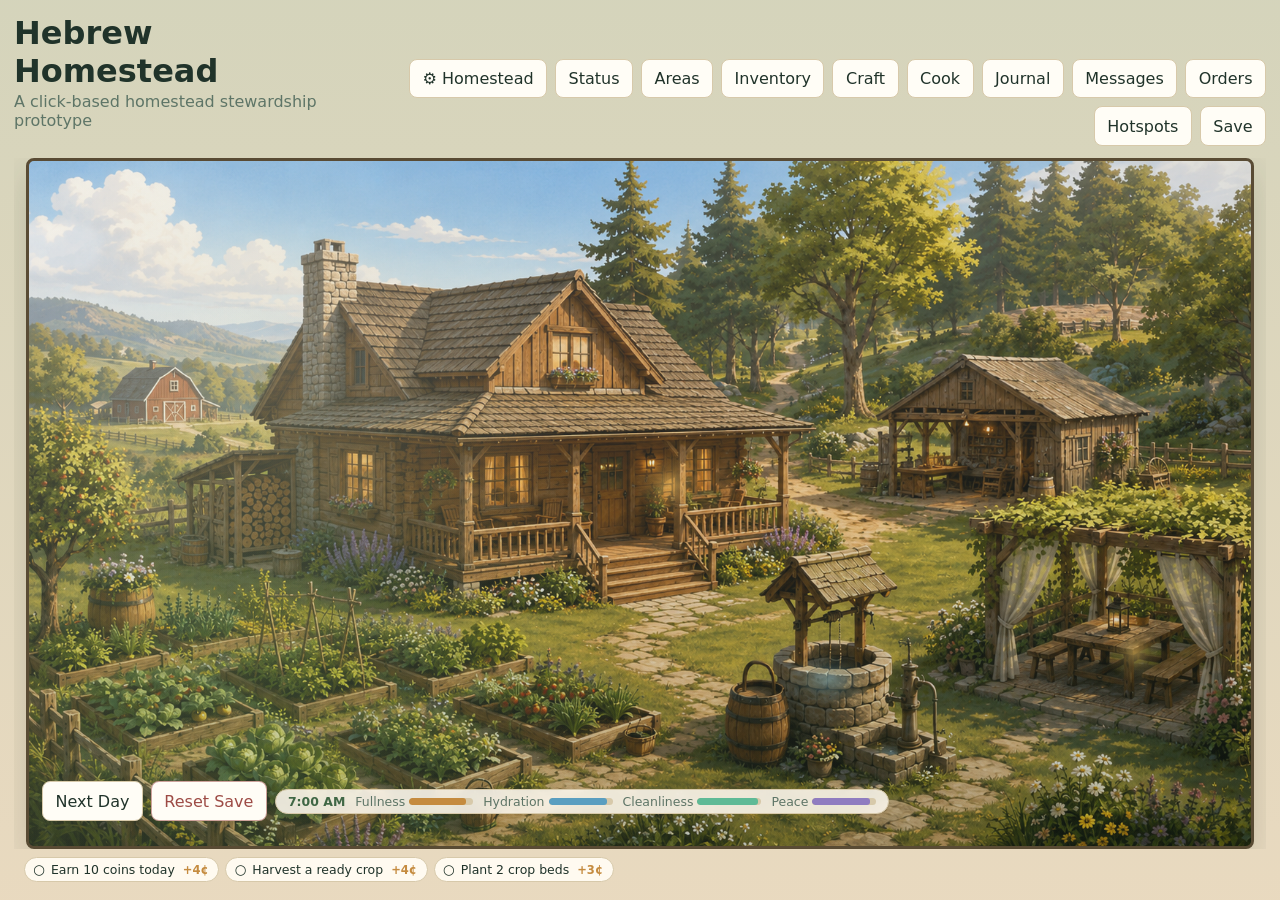
==== index.html @ edbdab13 "Improve seasonal animations and butterfly visuals - Seasonal particles now show only on outdoor scen" ====
<!DOCTYPE html>
<html lang="en">
<head>
  <meta charset="UTF-8">
  <meta name="viewport" content="width=device-width, initial-scale=1.0">
  <title>Hebrew Homestead</title>
  <link rel="stylesheet" href="style.css">
</head>
<body>
  <div class="app-shell">
    <header class="topbar">
      <div>
        <h1>Hebrew Homestead</h1>
        <p class="subtitle">A click-based homestead stewardship prototype</p>
      </div>
      <button id="mobileMenuBtn" class="mobile-toggle" type="button" aria-expanded="false" aria-controls="topActions">Menu</button>
      <div id="topActions" class="top-actions">
        <button id="homesteadBtn" type="button">⚙ Homestead</button>
        <button id="statusBtn" type="button">Status</button>
        <button id="areasBtn" type="button">Areas</button>
        <button id="inventoryBtn" type="button">Inventory</button>
        <button id="craftingBtn" type="button">Craft</button>
        <button id="cookingBtn" type="button">Cook</button>
        <button id="journalBtn" type="button">Journal</button>
        <button id="messagesBtn" type="button">Messages</button>
        <button id="ordersBtn" type="button">Orders</button>
        <button id="debugBtn" type="button">Hotspots</button>
        <button id="saveBtn" type="button">Save</button>
      </div>
    </header>

    <main class="game-layout">
      <section class="scene-shell" aria-label="Current scene">
        <div id="sceneStage" class="scene-stage">
          <div class="scene-fallback">
            <h2 id="sceneTitleOverlay">Homestead Overview</h2>
            <p id="sceneDescriptionOverlay"></p>
          </div>
          <div id="seasonLayer" class="season-layer" aria-hidden="true"></div>
          <div id="sceneDecorations" class="scene-decorations" aria-hidden="true"></div>
          <div id="hotspotLayer" class="hotspot-layer"></div>
          <div id="messageBar" class="message-bar" aria-live="polite"></div>
        </div>
        <div class="scene-actions">
          <button id="nextDayBtn" type="button">Next Day</button>
          <button id="resetSaveBtn" class="danger-action" type="button">Reset Save</button>
          <div id="vitalBar" class="vital-bar" aria-live="polite"></div>
        </div>
      </section>
      <button id="goalToggleBtn" class="goal-toggle" type="button" aria-expanded="false" aria-controls="goalStrip">Daily Goals</button>
      <div id="goalStrip" class="goal-strip"></div>
    </main>
  </div>

  <div id="modalBackdrop" class="modal-backdrop hidden">
    <section class="modal-panel" role="dialog" aria-modal="true" aria-labelledby="modalTitle">
      <div class="modal-header">
        <h2 id="modalTitle">Modal</h2>
        <button id="closeModalBtn" type="button">Close</button>
      </div>
      <div id="modalBody" class="modal-body"></div>
    </section>
  </div>

  <div class="landscape-hint" id="landscapeHint" role="dialog" aria-label="Rotate device">
    <span class="hint-icon">📱</span>
    <p class="hint-title">Rotate to Landscape</p>
    <p class="hint-sub">Hebrew Homestead is designed for landscape mode.<br>Rotate your device for the best experience.</p>
    <p class="hint-sub" style="margin-top:8px;opacity:0.55;">Tap anywhere to play in portrait anyway</p>
  </div>

  <script src="game.js" defer></script>
</body>
</html>
---- style.css ----
:root {
  --topbar-h: 88px;
  --ink: #20332a;
  --muted: #5e7567;
  --paper: #f8f3e7;
  --panel: #fffaf0;
  --line: #d7c9aa;
  --leaf: #5d8a5a;
  --leaf-dark: #3f6745;
  --gold: #c58b3f;
  --water: #5a9ec0;
  --danger: #9d4b45;
  --shadow: 0 14px 34px rgba(39, 49, 38, 0.16);
  font-family: Inter, ui-sans-serif, system-ui, -apple-system, BlinkMacSystemFont, "Segoe UI", sans-serif;
}

* {
  box-sizing: border-box;
}

body {
  margin: 0;
  min-height: 100vh;
  color: var(--ink);
  background:
    linear-gradient(180deg, rgba(93, 138, 90, 0.17), rgba(197, 139, 63, 0.11)),
    #ede3cf;
  overflow-x: hidden;
}

button {
  border: 1px solid var(--line);
  border-radius: 8px;
  padding: 0.58rem 0.78rem;
  color: var(--ink);
  background: #fffdf6;
  font: inherit;
  cursor: pointer;
}

button:hover,
button:focus-visible {
  border-color: var(--leaf-dark);
  outline: 2px solid rgba(93, 138, 90, 0.25);
}

button:disabled {
  opacity: 0.45;
  cursor: not-allowed;
}

.app-shell {
  width: min(1760px, 100%);
  height: 100svh;
  margin: 0 auto;
  padding: 14px;
  display: flex;
  flex-direction: column;
  overflow: hidden;
}

.topbar {
  position: relative;
  z-index: 4;
  display: flex;
  align-items: end;
  justify-content: space-between;
  gap: 16px;
  margin-bottom: 12px;
}

h1,
h2,
h3,
p {
  margin-top: 0;
}

h1 {
  margin-bottom: 2px;
  font-size: clamp(1.65rem, 2.5vw, 2.45rem);
  letter-spacing: 0;
}

h2 {
  margin-bottom: 10px;
  font-size: 1rem;
}

.subtitle,
.hint-text,
.controls-text,
small {
  color: var(--muted);
}

.ingredient-missing {
  color: #a84c2a;
  font-weight: 600;
}

.top-actions {
  display: flex;
  flex-wrap: wrap;
  justify-content: flex-end;
  gap: 8px;
}

.mobile-toggle,
.goal-toggle {
  display: none;
}

.game-layout {
  display: flex;
  flex-direction: column;
  flex: 1;
  min-height: 0;
}

.scene-shell {
  position: relative;
  min-width: 0;
  flex: 1;
  min-height: 0;
  overflow: hidden;
}

.scene-stage {
  position: relative;
  height: 100%;
  width: auto;
  max-width: 100%;
  min-height: 0;
  margin: 0 auto;
  aspect-ratio: 1672 / 941;
  overflow: hidden;
  border: 3px solid #594b34;
  border-radius: 8px;
  background-color: #84a969;
  background-position: center;
  background-repeat: no-repeat;
  background-size: cover;
  box-shadow: var(--shadow);
}

.scene-stage::before {
  content: "";
  position: absolute;
  inset: 0;
  background:
    linear-gradient(160deg, rgba(255, 249, 231, 0.22), rgba(27, 49, 36, 0.18)),
    radial-gradient(circle at 18% 22%, rgba(255, 246, 210, 0.22), transparent 32%),
    linear-gradient(0deg, rgba(56, 74, 44, 0.18), transparent 45%);
  pointer-events: none;
  z-index: 1;
}

.scene-stage::after {
  content: "";
  position: absolute;
  inset: 0;
  pointer-events: none;
  z-index: 1;
  opacity: 0;
  transition: opacity 300ms ease;
}

.scene-stage[data-season="spring"]::after {
  background: radial-gradient(circle at 18% 76%, rgba(151, 205, 116, 0.16), transparent 34%);
  opacity: 1;
}

.scene-stage[data-season="summer"]::after {
  background: linear-gradient(180deg, rgba(255, 221, 130, 0.14), rgba(73, 128, 64, 0.08));
  opacity: 1;
}

.scene-stage[data-season="autumn"]::after {
  background: linear-gradient(180deg, rgba(208, 143, 62, 0.16), rgba(126, 72, 33, 0.1));
  opacity: 1;
}

.scene-stage[data-season="winter"]::after {
  background:
    radial-gradient(circle at 70% 24%, rgba(244, 252, 255, 0.2), transparent 30%),
    linear-gradient(180deg, rgba(221, 242, 246, 0.2), rgba(180, 202, 197, 0.12));
  opacity: 1;
}

/* ── Seasonal particle layer ───────────────────────────────────────── */
.season-layer {
  position: absolute;
  inset: 0;
  pointer-events: none;
  overflow: hidden;
  z-index: 2;
}

/* Spring – rain drops */
.sp-rain {
  position: absolute;
  left: var(--x, 50%);
  top: -3%;
  width: 1px;
  height: 13px;
  background: linear-gradient(to bottom, transparent, rgba(140, 190, 230, var(--op, 0.4)));
  border-radius: 0 0 1px 1px;
  animation: sp-rain-fall var(--dur, 0.8s) linear var(--delay, 0s) infinite;
}
@keyframes sp-rain-fall {
  from { transform: translateY(0); }
  to   { transform: translateY(110%); }
}

/* Spring – petals */
.sp-petal {
  position: absolute;
  left: var(--x, 50%);
  top: -3%;
  width: 9px;
  height: 9px;
  background: hsl(var(--hue, 340deg) 75% 82%);
  border-radius: 50% 0 50% 0;
  opacity: 0;
  animation: sp-petal-fall var(--dur, 7s) ease-in-out var(--delay, 0s) infinite;
}
@keyframes sp-petal-fall {
  0%   { transform: translateY(0) translateX(0) rotate(0deg); opacity: 0; }
  8%   { opacity: 0.8; }
  35%  { transform: translateY(32%) translateX(18px) rotate(160deg); }
  65%  { transform: translateY(65%) translateX(-12px) rotate(290deg); }
  92%  { opacity: 0.7; }
  100% { transform: translateY(108%) translateX(6px) rotate(420deg); opacity: 0; }
}

/* Summer – glowing motes */
.sp-mote {
  position: absolute;
  left: var(--x, 50%);
  top: var(--y, 50%);
  width: 5px;
  height: 5px;
  background: rgba(253, 222, 80, 0.85);
  border-radius: 50%;
  box-shadow: 0 0 6px 2px rgba(253, 200, 60, 0.4);
  opacity: 0;
  animation: sp-mote-float var(--dur, 7s) ease-in-out var(--delay, 0s) infinite alternate;
}
@keyframes sp-mote-float {
  from { transform: translate(0, 0); opacity: 0.1; }
  40%  { opacity: 0.85; }
  to   { transform: translate(var(--dx, 20px), -28px); opacity: 0.1; }
}

/* Autumn – falling leaves */
.sp-leaf {
  position: absolute;
  left: var(--x, 50%);
  top: -3%;
  width: 11px;
  height: 9px;
  background: linear-gradient(135deg, #d97706, #b45309);
  border-radius: 50% 0 50% 0;
  filter: hue-rotate(var(--hue, 0deg));
  opacity: 0;
  animation: sp-leaf-fall var(--dur, 8s) ease-in-out var(--delay, 0s) infinite;
}
@keyframes sp-leaf-fall {
  0%   { transform: translateY(0) translateX(0) rotate(var(--rot, 0deg)); opacity: 0; }
  7%   { opacity: 0.88; }
  30%  { transform: translateY(28%) translateX(var(--dx, 30px)) rotate(calc(var(--rot, 0deg) + 120deg)); }
  60%  { transform: translateY(58%) translateX(0) rotate(calc(var(--rot, 0deg) + 240deg)); }
  92%  { opacity: 0.82; }
  100% { transform: translateY(108%) translateX(var(--dx, 30px)) rotate(calc(var(--rot, 0deg) + 380deg)); opacity: 0; }
}

/* Winter – snowflakes */
.sp-snow {
  position: absolute;
  left: var(--x, 50%);
  top: -2%;
  width: var(--size, 4px);
  height: var(--size, 4px);
  background: rgba(235, 248, 255, 0.92);
  border-radius: 50%;
  box-shadow: 0 0 3px rgba(200, 230, 255, 0.5);
  opacity: 0;
  animation: sp-snow-fall var(--dur, 6s) linear var(--delay, 0s) infinite;
}
@keyframes sp-snow-fall {
  0%   { transform: translateY(0) translateX(0); opacity: 0; }
  8%   { opacity: 0.88; }
  50%  { transform: translateY(52%) translateX(var(--dx, 10px)); }
  92%  { opacity: 0.88; }
  100% { transform: translateY(108%) translateX(0); opacity: 0; }
}
/* ── End seasonal particles ─────────────────────────────────────────── */

.scene-fallback {
  position: absolute;
  inset: 0;
  display: grid;
  place-content: center;
  gap: 8px;
  padding: 10%;
  text-align: center;
  background:
    linear-gradient(180deg, rgba(126, 173, 101, 0.82), rgba(189, 157, 100, 0.62)),
    repeating-linear-gradient(45deg, rgba(255, 253, 246, 0.12) 0 14px, rgba(255, 253, 246, 0.02) 14px 28px);
  z-index: 0;
}

.scene-stage.has-image .scene-fallback {
  display: none;
}

.scene-fallback h2 {
  margin-bottom: 0;
  font-size: clamp(1.8rem, 4vw, 4.2rem);
  text-shadow: 0 2px 18px rgba(255, 253, 246, 0.6);
}

.scene-fallback p {
  max-width: 760px;
  margin: 0 auto;
  font-size: clamp(1rem, 1.8vw, 1.25rem);
  line-height: 1.55;
}

.hotspot-layer {
  position: absolute;
  inset: 0;
  z-index: 3;
}

.hotspot {
  position: absolute;
  display: grid;
  place-items: center;
  border: none;
  border-radius: 0;
  padding: 0;
  color: transparent;
  background: transparent;
  -webkit-appearance: none;
  appearance: none;
  outline: none;
  cursor: pointer;
  -webkit-tap-highlight-color: transparent;
  font-weight: 700;
  text-align: center;
  text-shadow: none;
  box-shadow: none;
  transition: none;
}

.hotspot:hover,
.hotspot:focus,
.hotspot:focus-visible,
.hotspot:active {
  border: none;
  outline: none;
  background: transparent;
  box-shadow: none;
}

/* Large circle — centered on the hotspot button, shown on hover / debug only */
.hotspot::before {
  content: '';
  position: absolute;
  width: clamp(70px, 9vw, 130px);
  height: clamp(70px, 9vw, 130px);
  top: 50%;
  left: 50%;
  transform: translate(-50%, -50%) scale(0.92);
  border-radius: 50%;
  background: radial-gradient(circle at 42% 38%, rgba(140, 215, 225, 0.30), rgba(80, 175, 195, 0.14));
  border: 1.8px solid rgba(100, 195, 215, 0.55);
  backdrop-filter: blur(2px);
  opacity: 0;
  transition: opacity 200ms ease, transform 200ms ease;
  pointer-events: none;
}

.hotspot:hover::before,
.hotspot:focus::before,
.hotspot:focus-visible::before,
.debug-hotspots .hotspot::before {
  opacity: 1;
  transform: translate(-50%, -50%) scale(1);
}

/* Small golden dot indicator — center of the circle */
.hotspot::after {
  content: '';
  display: block;
  width: 18px;
  height: 18px;
  border-radius: 50%;
  background: radial-gradient(circle at 38% 32%, rgba(255, 245, 160, 0.95), rgba(197, 139, 63, 0.82));
  border: 2px solid rgba(255, 238, 150, 0.88);
  box-shadow: 0 0 10px rgba(197, 139, 63, 0.6), 0 2px 5px rgba(0, 0, 0, 0.35);
  pointer-events: none;
  opacity: 0;
  transform: scale(0.6);
  transition: opacity 180ms ease, transform 180ms ease;
  z-index: 2;
}

.hotspot:hover::after,
.hotspot:focus::after,
.hotspot:focus-visible::after,
.hotspot:active::after,
.debug-hotspots .hotspot::after {
  opacity: 1;
  transform: scale(1);
}

/* Label centered inside the circle */
.hotspot span:first-child {
  position: absolute;
  inset: 0;
  display: flex;
  align-items: center;
  justify-content: center;
  flex-direction: column;
  padding: 4px;
  font-size: 0.70rem;
  font-weight: 700;
  color: #1a3020;
  text-shadow: 0 1px 4px rgba(255, 255, 255, 0.9), 0 0 10px rgba(255, 255, 255, 0.7);
  line-height: 1.2;
  text-align: center;
  opacity: 0;
  transition: opacity 180ms ease;
  pointer-events: none;
  /* Remove old tooltip styles */
  background: none;
  border: none;
  border-radius: 0;
  min-width: unset;
  max-width: unset;
  transform: none;
}

.hotspot:hover span:first-child,
.hotspot:focus-visible span:first-child,
.debug-hotspots .hotspot span:first-child {
  opacity: 1;
}

.hotspot .requirement {
  display: block;
  margin-top: 2px;
  color: #4a6040;
  font-size: 0.64rem;
  font-weight: 600;
}

.debug-hotspots .hotspot {
  border: none;
  background: transparent;
  box-shadow: none;
}

.scene-actions {
  position: absolute;
  z-index: 5;
  left: 28px;
  bottom: 28px;
  display: flex;
  flex-wrap: wrap;
  align-items: center;
  gap: 8px;
}

.vital-bar {
  display: flex;
  align-items: center;
  flex-wrap: wrap;
  gap: 10px;
  background: rgba(255,250,240,0.88);
  border: 1px solid var(--line);
  border-radius: 20px;
  padding: 4px 12px;
  font-size: 0.78rem;
  color: var(--ink);
  backdrop-filter: blur(4px);
  white-space: normal;
}

.vital-bar .vb-time {
  font-weight: 600;
  color: var(--leaf-dark);
}

.vital-bar .vb-need {
  display: inline-flex;
  align-items: center;
  gap: 4px;
  color: var(--muted);
}

.vital-bar .vb-need-bar {
  display: inline-block;
  width: 64px;
  height: 7px;
  background: var(--line);
  border-radius: 4px;
  vertical-align: middle;
  overflow: hidden;
}

.vital-bar .vb-need-fill {
  display: block;
  height: 100%;
  background: var(--gold);
  border-radius: 3px;
  transition: width 0.4s ease;
}

.vital-bar .vb-need-thirst .vb-need-fill {
  background: var(--water);
}

.vital-bar .vb-need-hygiene .vb-need-fill {
  background: #5fba96;
}

.vital-bar .vb-need-relaxation .vb-need-fill {
  background: #8f7cc0;
}

.message-bar {
  position: absolute;
  z-index: 5;
  left: 28px;
  right: 28px;
  bottom: 86px;
  min-height: 44px;
  border: 1px solid rgba(32, 51, 42, 0.25);
  border-radius: 8px;
  padding: 11px 12px;
  color: #fffdf4;
  background: rgba(32, 51, 42, 0.82);
  box-shadow: 0 8px 24px rgba(32, 51, 42, 0.18);
  opacity: 0;
  pointer-events: none;
  transform: translateY(10px);
  transition: opacity 220ms ease, transform 220ms ease;
}

.message-bar.visible {
  opacity: 1;
  transform: translateY(0);
}

.modal-panel {
  border: 1px solid var(--line);
  border-radius: 8px;
  background: rgba(255, 250, 240, 0.97);
  box-shadow: var(--shadow);
}

.panel-section {
  padding-bottom: 14px;
  margin-bottom: 14px;
  border-bottom: 1px solid var(--line);
}

.scene-decorations {
  position: absolute;
  inset: 0;
  z-index: 2;
  pointer-events: none;
  overflow: hidden;
}

.scene-effect-layer {
  position: absolute;
  inset: 0;
}

.buff-emblems {
  position: absolute;
  top: 14px;
  right: 14px;
  z-index: 3;
  display: flex;
  flex-wrap: wrap;
  justify-content: flex-end;
  gap: 8px;
  max-width: min(42%, 280px);
}

.buff-emblem {
  position: relative;
  width: 42px;
  height: 42px;
  border: 2px solid rgba(255, 252, 237, 0.86);
  border-radius: 50%;
  display: grid;
  place-items: center;
  background: rgba(255, 250, 232, 0.86);
  box-shadow: 0 6px 18px rgba(20, 18, 12, 0.28);
}

.buff-icon {
  position: relative;
  width: 24px;
  height: 24px;
  display: block;
}

.buff-count {
  position: absolute;
  right: -5px;
  bottom: -5px;
  min-width: 19px;
  height: 19px;
  padding: 0 4px;
  border-radius: 999px;
  display: grid;
  place-items: center;
  color: #fffdf6;
  background: rgba(35, 42, 31, 0.88);
  font-size: 0.62rem;
  font-weight: 800;
  line-height: 1;
}

.buff-laundry {
  background: linear-gradient(145deg, rgba(218, 244, 250, 0.94), rgba(83, 154, 185, 0.88));
}

.buff-laundry .buff-icon {
  border-radius: 5px 5px 8px 8px;
  background: #f7fbff;
  box-shadow:
    -9px 4px 0 -3px #f7fbff,
    9px 4px 0 -3px #f7fbff,
    inset 0 5px 0 rgba(91, 157, 186, 0.3);
}

.buff-shalom {
  background: linear-gradient(145deg, rgba(227, 246, 217, 0.95), rgba(82, 137, 82, 0.9));
}

.buff-shalom .buff-icon {
  border-radius: 100% 0 100% 0;
  background: #eef8d9;
  transform: rotate(-18deg);
}

.buff-rested {
  background: linear-gradient(145deg, rgba(255, 242, 184, 0.95), rgba(197, 139, 63, 0.92));
}

.buff-rested .buff-icon {
  border-radius: 50%;
  background:
    radial-gradient(circle, #fff7cf 0 34%, transparent 36%),
    conic-gradient(from 0deg, #fff7cf 0 12deg, transparent 12deg 35deg, #fff7cf 35deg 47deg, transparent 47deg 75deg, #fff7cf 75deg 90deg, transparent 90deg 130deg, #fff7cf 130deg 143deg, transparent 143deg 180deg, #fff7cf 180deg 193deg, transparent 193deg 232deg, #fff7cf 232deg 246deg, transparent 246deg 290deg, #fff7cf 290deg 304deg, transparent 304deg);
}

.buff-refreshed {
  background: linear-gradient(145deg, rgba(221, 238, 255, 0.95), rgba(85, 126, 183, 0.9));
}

.buff-refreshed .buff-icon {
  border-radius: 50%;
  background:
    radial-gradient(circle at 42% 40%, #ffffff 0 8px, transparent 9px),
    radial-gradient(circle at 58% 60%, rgba(255, 255, 255, 0.72) 0 7px, transparent 8px);
}

.buff-settled {
  background: linear-gradient(145deg, rgba(242, 229, 202, 0.95), rgba(139, 107, 71, 0.9));
}

.buff-settled .buff-icon {
  border-radius: 7px;
  background:
    linear-gradient(90deg, transparent 0 20%, #fff5d8 20% 80%, transparent 80%),
    linear-gradient(#fff5d8 0 42%, transparent 42% 62%, #fff5d8 62% 100%);
}

.buff-relaxed {
  background: linear-gradient(145deg, rgba(232, 224, 255, 0.95), rgba(118, 101, 171, 0.9));
}

.buff-relaxed .buff-icon {
  border-radius: 50%;
  background:
    radial-gradient(ellipse at 50% 62%, #f7f0ff 0 11px, transparent 12px),
    radial-gradient(circle at 36% 34%, rgba(247, 240, 255, 0.9) 0 5px, transparent 6px),
    radial-gradient(circle at 64% 30%, rgba(247, 240, 255, 0.72) 0 4px, transparent 5px);
}

.buff-hands {
  background: linear-gradient(145deg, rgba(226, 250, 239, 0.95), rgba(74, 151, 118, 0.9));
}

.buff-hands .buff-icon {
  border-radius: 45% 45% 35% 35%;
  background:
    radial-gradient(ellipse at 32% 56%, #fff9ea 0 8px, transparent 9px),
    radial-gradient(ellipse at 68% 56%, #fff9ea 0 8px, transparent 9px),
    linear-gradient(90deg, transparent 0 28%, #fff9ea 28% 43%, transparent 43% 57%, #fff9ea 57% 72%, transparent 72%);
}

.buff-fresh {
  background: linear-gradient(145deg, rgba(235, 249, 255, 0.95), rgba(72, 143, 166, 0.9));
}

.buff-fresh .buff-icon {
  border-radius: 50% 50% 45% 45%;
  background:
    linear-gradient(#fff 0 48%, #d7f4ff 48% 56%, #fff 56% 100%);
  box-shadow:
    0 -7px 0 -2px rgba(255, 255, 255, 0.9),
    0 7px 0 -2px rgba(255, 255, 255, 0.9);
}

.buff-nourished {
  background: linear-gradient(145deg, rgba(255, 247, 220, 0.95), rgba(197, 139, 63, 0.88));
}

.buff-nourished .buff-icon {
  border-radius: 50% 40% 50% 40%;
  background: radial-gradient(ellipse at 40% 35%, #fff4c2 30%, #e8a83c 100%);
  box-shadow: 0 0 6px 1px rgba(232, 168, 60, 0.55);
}

.bed-effect {
  position: absolute;
  left: var(--fx-x);
  top: var(--fx-y);
  width: 20%;
  height: 26%;
  transform: translate(-50%, -50%);
  pointer-events: none;
}

.smoke {
  position: absolute;
  left: var(--x);
  top: var(--y);
  width: var(--size);
  height: var(--size);
  border-radius: 50%;
  background: radial-gradient(circle, rgba(255, 255, 255, 0.62), rgba(255, 255, 255, 0));
  filter: blur(2px);
  opacity: 0;
  animation: smokeDrift 20s ease-in-out infinite;
  animation-delay: var(--delay);
}

.lantern-glow,
.well-shimmer {
  position: absolute;
  left: var(--x);
  top: var(--y);
  width: var(--w);
  height: var(--h);
  border-radius: 50%;
}

.lantern-glow {
  background: radial-gradient(circle, rgba(255, 210, 107, 0.48), rgba(255, 210, 107, 0.12) 35%, transparent 68%);
  animation: lanternPulse 3.8s ease-in-out infinite;
}

.well-shimmer {
  background: radial-gradient(ellipse, rgba(160, 220, 236, 0.42), rgba(160, 220, 236, 0.10) 42%, transparent 72%);
  filter: blur(1px);
  animation: wellShimmer 4.6s ease-in-out infinite;
}

.laundry-basin {
  position: absolute;
  left: 8%;
  top: 71%;
  width: 28%;
  height: 16%;
  border-radius: 50%;
  background:
    radial-gradient(ellipse at 50% 42%, rgba(219, 246, 255, 0.22), transparent 58%),
    linear-gradient(90deg, transparent, rgba(255, 252, 236, 0.52), transparent);
  filter: blur(0.5px);
  animation: waterSparkle 4s ease-in-out infinite;
}

.drift {
  position: absolute;
  left: -12%;
  top: var(--y);
  width: var(--w);
  height: var(--h);
  border-radius: 999px;
  background: rgba(255, 255, 255, 0.22);
  filter: blur(4px);
  animation: driftAcross var(--duration) linear infinite;
  animation-delay: var(--delay);
}

.leaf {
  position: absolute;
  left: var(--x);
  top: -4%;
  width: 10px;
  height: 6px;
  border-radius: 100% 0 100% 0;
  background: rgba(221, 181, 71, 0.55);
  animation: leafFall var(--duration) ease-in-out infinite;
  animation-delay: var(--delay);
}

.chore-object {
  position: absolute;
  left: var(--x);
  top: var(--y);
  transform: translate(-50%, -50%);
  animation: chorePulse 2.4s ease-in-out infinite;
  pointer-events: none;
}

.dust-bunny {
  width: 54px;
  height: 24px;
  border-radius: 999px;
  background:
    radial-gradient(circle at 20% 68%, rgba(112, 103, 89, 0.72) 0 8px, transparent 9px),
    radial-gradient(circle at 42% 48%, rgba(137, 130, 114, 0.76) 0 11px, transparent 12px),
    radial-gradient(circle at 68% 63%, rgba(102, 96, 84, 0.66) 0 9px, transparent 10px);
  filter: blur(0.4px);
}

.dust-bunny::before,
.dust-bunny::after {
  content: "";
  position: absolute;
  border-radius: 50%;
  background: rgba(140, 132, 116, 0.45);
}

.dust-bunny::before {
  left: -8px;
  top: 10px;
  width: 18px;
  height: 10px;
}

.dust-bunny::after {
  right: -7px;
  top: 9px;
  width: 16px;
  height: 11px;
}

.book-stack {
  width: 50px;
  height: 30px;
  border-radius: 4px;
  background:
    linear-gradient(#6d8a56 0 27%, transparent 27%),
    linear-gradient(#b8834a 35% 62%, transparent 62%),
    linear-gradient(#365f73 70% 100%, transparent 0);
  box-shadow: 0 4px 10px rgba(29, 22, 14, 0.28);
}

.book-stack::before {
  content: "";
  position: absolute;
  inset: 4px 7px;
  border-left: 2px solid rgba(255, 245, 202, 0.8);
  border-right: 2px solid rgba(255, 245, 202, 0.4);
}

.dirty-dishes {
  width: 50px;
  height: 34px;
  border-radius: 50%;
  background:
    radial-gradient(ellipse at 50% 70%, rgba(232, 221, 196, 0.94) 0 18px, transparent 19px),
    radial-gradient(ellipse at 35% 45%, rgba(220, 207, 179, 0.86) 0 12px, transparent 13px);
  box-shadow: 0 4px 12px rgba(37, 29, 18, 0.25);
}

.dirty-dishes::after {
  content: "";
  position: absolute;
  right: 4px;
  top: 4px;
  width: 18px;
  height: 18px;
  border: 3px solid rgba(162, 117, 72, 0.7);
  border-left-color: transparent;
  border-radius: 50%;
}

.crumbs {
  width: 70px;
  height: 36px;
  background:
    radial-gradient(circle at 12% 46%, rgba(214, 177, 104, 0.9) 0 3px, transparent 4px),
    radial-gradient(circle at 36% 58%, rgba(175, 127, 65, 0.9) 0 2px, transparent 3px),
    radial-gradient(circle at 55% 35%, rgba(225, 195, 126, 0.9) 0 3px, transparent 4px),
    radial-gradient(circle at 78% 62%, rgba(166, 118, 60, 0.85) 0 2px, transparent 3px);
}

.food-prep-board {
  position: absolute;
  left: var(--x);
  top: var(--y);
  transform: translate(-50%, -50%);
  width: 112px;
  height: 44px;
  border-radius: 7px;
  background:
    linear-gradient(90deg, transparent 52%, rgba(73, 105, 43, 0.95) 53% 59%, transparent 60%),
    radial-gradient(ellipse at 22% 52%, rgba(107, 151, 65, 0.95) 0 14px, transparent 15px),
    radial-gradient(ellipse at 35% 50%, rgba(198, 64, 42, 0.94) 0 10px, transparent 11px),
    radial-gradient(ellipse at 69% 48%, rgba(237, 218, 151, 0.96) 0 12px, transparent 13px),
    linear-gradient(90deg, rgba(128, 84, 43, 0.96), rgba(178, 123, 62, 0.96));
  box-shadow: 0 5px 16px rgba(32, 21, 12, 0.32);
  animation: none;
  pointer-events: none;
}

.food-prep-board.prep-effect {
  animation: chorePulse 1.2s ease-in-out 2;
}

.shelf-dust {
  width: 82px;
  height: 20px;
  border-radius: 999px;
  background: linear-gradient(90deg, transparent, rgba(204, 191, 158, 0.55), transparent);
  filter: blur(1px);
}

.clutter-crates {
  width: 64px;
  height: 36px;
  background:
    linear-gradient(90deg, rgba(143, 91, 45, 0.88) 0 45%, transparent 45%),
    linear-gradient(90deg, transparent 52%, rgba(111, 70, 38, 0.88) 52% 100%);
  border-radius: 4px;
  box-shadow: 0 6px 10px rgba(34, 25, 16, 0.25);
}

.sawdust-pile,
.straw-pile {
  width: 76px;
  height: 28px;
  border-radius: 50%;
  background: radial-gradient(ellipse, rgba(202, 159, 77, 0.82), rgba(156, 111, 51, 0.3) 62%, transparent 70%);
  filter: blur(0.2px);
}

.straw-pile::before,
.sawdust-pile::before {
  content: "";
  position: absolute;
  inset: 8px 4px;
  background: repeating-linear-gradient(12deg, rgba(244, 209, 112, 0.8) 0 2px, transparent 2px 8px);
}

.tidy-sparkle,
.cooking-steam,
.water-bubble {
  position: absolute;
  left: var(--x);
  top: var(--y);
  pointer-events: none;
}

.tidy-sparkle {
  width: 18px;
  height: 18px;
  background: radial-gradient(circle, rgba(255, 250, 204, 0.95), rgba(255, 250, 204, 0.1) 45%, transparent 70%);
  clip-path: polygon(50% 0, 60% 38%, 100% 50%, 60% 62%, 50% 100%, 40% 62%, 0 50%, 40% 38%);
  animation: tidySparkle 1.45s ease-out forwards;
  animation-delay: var(--delay);
  opacity: 0;
}

.tidy-sweep {
  position: absolute;
  left: 8%;
  top: 20%;
  width: 78%;
  height: 62%;
  border-radius: 50%;
  background: linear-gradient(110deg, transparent 20%, rgba(255, 246, 194, 0.18), transparent 72%);
  filter: blur(3px);
  transform: translateX(-26%);
  animation: tidySweep 1.55s ease-out forwards;
}

.cooking-steam {
  width: 34px;
  height: 44px;
  border-radius: 50%;
  background: radial-gradient(circle, rgba(255, 255, 255, 0.58), rgba(255, 255, 255, 0));
  filter: blur(2px);
  opacity: 0;
  animation: cookingSteam 2.2s ease-out forwards;
  animation-delay: var(--delay);
}

.stove-warmth {
  position: absolute;
  left: 28%;
  top: 52%;
  width: 12%;
  height: 15%;
  border-radius: 50%;
  background: radial-gradient(circle, rgba(255, 163, 64, 0.58), rgba(255, 163, 64, 0.18) 38%, transparent 70%);
  animation: stoveWarmth 1.9s ease-in-out forwards;
}

.water-bubble {
  width: 16px;
  height: 16px;
  border: 2px solid rgba(184, 230, 240, 0.78);
  border-radius: 50%;
  box-shadow: 0 0 18px rgba(184, 230, 240, 0.45);
  opacity: 0;
  animation: waterBubble 1.7s ease-out forwards;
  animation-delay: var(--delay);
}

.water-sparkle {
  position: absolute;
  left: 3.8%;
  top: 45%;
  width: 17%;
  height: 18%;
  border-radius: 50%;
  background: radial-gradient(ellipse, rgba(164, 226, 241, 0.38), rgba(164, 226, 241, 0.08) 42%, transparent 72%);
  filter: blur(1px);
  animation: waterSparkle 1.8s ease-out forwards;
}

.rest-glow {
  position: absolute;
  left: 25%;
  top: 30%;
  width: 52%;
  height: 42%;
  border-radius: 50%;
  background: radial-gradient(ellipse, rgba(255, 244, 197, 0.44), rgba(255, 244, 197, 0.12) 48%, transparent 72%);
  filter: blur(4px);
  animation: restGlow 2.2s ease-out forwards;
}

.crop-bed-visual {
  position: absolute;
  left: var(--x);
  top: var(--y);
  width: var(--w);
  height: var(--h);
  transform: translate(-50%, -50%) rotate(var(--angle));
  border-radius: 20%;
  background:
    radial-gradient(ellipse 88% 80% at 50% 52%, rgba(128, 88, 44, 0.58) 0%, rgba(148, 106, 56, 0.38) 52%, rgba(168, 126, 68, 0.14) 80%, transparent);
  box-shadow:
    0 4px 14px rgba(18, 12, 5, 0.22),
    0 1px 4px rgba(18, 12, 5, 0.14);
  overflow: visible;
}

.crop-bed-visual.healthy {
  background:
    radial-gradient(ellipse 88% 80% at 50% 52%, rgba(90, 58, 20, 0.70) 0%, rgba(112, 76, 28, 0.50) 52%, rgba(135, 96, 42, 0.18) 80%, transparent);
}

.crop-bed-visual.watered {
  background:
    radial-gradient(ellipse 88% 80% at 50% 52%, rgba(48, 34, 14, 0.78) 0%, rgba(62, 46, 20, 0.56) 52%, rgba(84, 64, 30, 0.20) 80%, transparent);
}

.crop-bed-visual.overgrown {
  background:
    radial-gradient(ellipse 88% 80% at 50% 52%, rgba(48, 72, 26, 0.68) 0%, rgba(62, 90, 36, 0.46) 52%, rgba(82, 112, 50, 0.16) 80%, transparent);
}

.crop-patch {
  position: absolute;
  z-index: 2;
  left: 12%;
  top: var(--row-top);
  width: 76%;
  height: var(--row-h);
  transform-origin: 50% 100%;
  transform: rotate(calc(-1 * var(--angle)));
  opacity: 0.97;
}

.crop-patch.stage-1 {
  transform: rotate(calc(-1 * var(--angle))) scaleY(0.38);
}

.crop-patch.stage-2 {
  transform: rotate(calc(-1 * var(--angle))) scaleY(0.60);
}

.crop-patch.stage-3 {
  transform: rotate(calc(-1 * var(--angle))) scaleY(0.82);
}

.crop-patch.stage-4,
.crop-patch.ready {
  transform: rotate(calc(-1 * var(--angle))) scaleY(1);
}

.crop-patch::before,
.crop-patch::after {
  content: "";
  position: absolute;
  inset: 0;
  background:
    radial-gradient(ellipse 44% 62% at 10% 46%, rgba(104, 174, 60, 0.95) 0%, rgba(84, 150, 46, 0.55) 50%, transparent 78%),
    radial-gradient(ellipse 42% 60% at 30% 34%, rgba(88, 156, 52, 0.92) 0%, rgba(72, 138, 42, 0.52) 48%, transparent 76%),
    radial-gradient(ellipse 44% 62% at 52% 48%, rgba(110, 180, 64, 0.95) 0%, rgba(90, 158, 52, 0.55) 50%, transparent 78%),
    radial-gradient(ellipse 42% 60% at 72% 34%, rgba(86, 152, 50, 0.92) 0%, rgba(70, 136, 40, 0.52) 48%, transparent 76%),
    radial-gradient(ellipse 44% 62% at 92% 46%, rgba(102, 170, 58, 0.95) 0%, rgba(82, 148, 44, 0.55) 50%, transparent 78%);
}

.crop-patch::after {
  background:
    radial-gradient(ellipse 40% 55% at 21% 58%, rgba(68, 120, 40, 0.70) 0%, transparent 68%),
    radial-gradient(ellipse 40% 55% at 43% 44%, rgba(62, 112, 36, 0.66) 0%, transparent 65%),
    radial-gradient(ellipse 40% 55% at 65% 58%, rgba(68, 120, 40, 0.70) 0%, transparent 68%),
    radial-gradient(ellipse 38% 52% at 84% 44%, rgba(62, 110, 35, 0.66) 0%, transparent 65%);
  opacity: 0.55;
}

.crop-patch.ready {
  filter: drop-shadow(0 0 7px rgba(255, 226, 140, 0.60));
}

/* SVG plant sprite overlays */
.plant-sprite {
  position: absolute;
  left: 50%;
  bottom: 10%;
  height: var(--sprite-h, 100%);
  width: auto;
  max-width: 130%;
  transform: translateX(-50%);
  transform-origin: 50% 100%;
  pointer-events: none;
  z-index: 4;
  animation: plantSway var(--sway-dur, 4s) ease-in-out var(--delay, 0s) infinite;
  image-rendering: auto;
}

.plant-sprite.ready {
  filter: drop-shadow(0 0 5px rgba(255, 215, 80, 0.70));
  --sway-dur: 2.5s;
}

@keyframes plantSway {
  0%, 100% { transform: translateX(-50%) rotate(1.5deg); }
  50%       { transform: translateX(-50%) rotate(-1.5deg); }
}


.crop-patch.barley::before {
  background:
    radial-gradient(ellipse 20% 38% at 10% 20%, rgba(218, 185, 74, 0.96) 0%, rgba(190, 158, 58, 0.65) 46%, transparent 76%),
    radial-gradient(ellipse 20% 38% at 28% 14%, rgba(224, 193, 80, 0.94) 0%, rgba(196, 164, 62, 0.62) 44%, transparent 74%),
    radial-gradient(ellipse 20% 38% at 50% 18%, rgba(220, 188, 76, 0.96) 0%, rgba(192, 160, 60, 0.65) 46%, transparent 76%),
    radial-gradient(ellipse 20% 38% at 72% 14%, rgba(226, 196, 82, 0.94) 0%, rgba(198, 166, 64, 0.62) 44%, transparent 74%),
    radial-gradient(ellipse 20% 38% at 90% 20%, rgba(218, 184, 72, 0.96) 0%, rgba(188, 156, 57, 0.65) 46%, transparent 76%),
    radial-gradient(ellipse 30% 46% at 10% 70%, rgba(92, 136, 56, 0.65) 0%, transparent 72%),
    radial-gradient(ellipse 30% 46% at 28% 74%, rgba(86, 128, 50, 0.60) 0%, transparent 70%),
    radial-gradient(ellipse 30% 46% at 50% 68%, rgba(92, 136, 56, 0.65) 0%, transparent 72%),
    radial-gradient(ellipse 30% 46% at 72% 74%, rgba(86, 128, 50, 0.60) 0%, transparent 70%),
    radial-gradient(ellipse 30% 46% at 90% 68%, rgba(90, 132, 54, 0.65) 0%, transparent 72%);
}

.crop-patch.barley::after {
  background:
    radial-gradient(ellipse 18% 32% at 19% 26%, rgba(198, 165, 64, 0.70) 0%, transparent 68%),
    radial-gradient(ellipse 18% 32% at 42% 18%, rgba(204, 170, 68, 0.66) 0%, transparent 65%),
    radial-gradient(ellipse 18% 32% at 64% 24%, rgba(198, 165, 64, 0.70) 0%, transparent 68%),
    radial-gradient(ellipse 18% 32% at 84% 18%, rgba(206, 172, 70, 0.66) 0%, transparent 65%);
  opacity: 0.62;
}

.crop-patch.lentils::before {
  background:
    radial-gradient(ellipse 50% 66% at 10% 50%, rgba(132, 208, 80, 0.95) 0%, rgba(110, 180, 64, 0.62) 48%, transparent 78%),
    radial-gradient(ellipse 48% 62% at 30% 36%, rgba(118, 192, 70, 0.92) 0%, rgba(98, 168, 57, 0.58) 46%, transparent 76%),
    radial-gradient(ellipse 50% 66% at 52% 52%, rgba(136, 214, 84, 0.95) 0%, rgba(114, 185, 66, 0.62) 48%, transparent 78%),
    radial-gradient(ellipse 48% 62% at 72% 36%, rgba(120, 196, 72, 0.92) 0%, rgba(100, 170, 58, 0.58) 46%, transparent 76%),
    radial-gradient(ellipse 50% 66% at 92% 50%, rgba(132, 208, 80, 0.95) 0%, rgba(110, 180, 64, 0.62) 48%, transparent 78%);
}

.crop-patch.lentils::after {
  background:
    radial-gradient(ellipse 44% 58% at 21% 58%, rgba(90, 155, 52, 0.70) 0%, transparent 70%),
    radial-gradient(ellipse 44% 58% at 43% 44%, rgba(82, 142, 48, 0.66) 0%, transparent 67%),
    radial-gradient(ellipse 44% 58% at 65% 58%, rgba(90, 155, 52, 0.70) 0%, transparent 70%),
    radial-gradient(ellipse 42% 56% at 84% 44%, rgba(82, 142, 48, 0.66) 0%, transparent 65%);
  opacity: 0.62;
}

.crop-patch.cucumbers::before {
  background:
    radial-gradient(ellipse 58% 68% at 14% 56%, rgba(72, 150, 52, 0.97) 0%, rgba(55, 122, 40, 0.68) 48%, transparent 78%),
    radial-gradient(ellipse 55% 65% at 36% 40%, rgba(62, 134, 46, 0.94) 0%, rgba(48, 114, 36, 0.64) 46%, transparent 76%),
    radial-gradient(ellipse 58% 68% at 60% 58%, rgba(74, 154, 54, 0.97) 0%, rgba(57, 124, 42, 0.68) 48%, transparent 78%),
    radial-gradient(ellipse 55% 65% at 82% 40%, rgba(62, 134, 46, 0.94) 0%, rgba(48, 114, 36, 0.64) 46%, transparent 76%);
}

.crop-patch.cucumbers::after {
  background:
    radial-gradient(ellipse 52% 60% at 26% 64%, rgba(48, 110, 36, 0.74) 0%, transparent 72%),
    radial-gradient(ellipse 50% 58% at 52% 48%, rgba(44, 102, 33, 0.70) 0%, transparent 68%),
    radial-gradient(ellipse 52% 60% at 76% 64%, rgba(48, 110, 36, 0.74) 0%, transparent 72%);
  opacity: 0.68;
}

.weed-cluster {
  position: absolute;
  left: 15%;
  bottom: 22%;
  width: 72%;
  height: 30%;
  background:
    radial-gradient(ellipse at 20% 80%, rgba(71, 116, 45, 0.82) 0 8px, transparent 9px),
    radial-gradient(ellipse at 55% 75%, rgba(50, 95, 43, 0.78) 0 9px, transparent 10px),
    radial-gradient(ellipse at 80% 82%, rgba(76, 124, 53, 0.72) 0 7px, transparent 8px);
  animation: weedCreep 4.8s ease-in-out infinite;
}

.soil-life {
  position: absolute;
  left: 62%;
  top: 58%;
  width: 20px;
  height: 5px;
  border-radius: 999px;
  background: rgba(128, 78, 45, 0.55);
  animation: wormWiggle 5.5s ease-in-out infinite;
}

.garden-ambient {
  position: absolute;
  left: var(--x);
  top: var(--y);
  pointer-events: none;
}

.butterfly {
  position: relative;
  width: 28px;
  height: 22px;
  /* thin body as a vertical strip at centre */
  background: linear-gradient(to right,
    transparent 43%, rgba(52, 26, 6, 0.85) 43%,
    rgba(52, 26, 6, 0.85) 57%, transparent 57%
  );
  animation: butterflyFloat 9s ease-in-out infinite;
  animation-delay: var(--delay);
}

/* Left wing */
.butterfly::before {
  content: "";
  position: absolute;
  left: 1px;
  top: 1px;
  width: 12px;
  height: 19px;
  background: linear-gradient(145deg,
    rgba(255, 90, 0, 0.94) 0%,
    rgba(255, 168, 22, 0.88) 38%,
    rgba(200, 55, 0, 0.70) 72%,
    transparent 92%
  );
  border-radius: 80% 5% 90% 15% / 60% 5% 80% 20%;
  transform-origin: right center;
  animation: wingFlapLeft 0.42s ease-in-out infinite alternate;
  animation-delay: var(--delay, 0s);
}

/* Right wing */
.butterfly::after {
  content: "";
  position: absolute;
  right: 1px;
  top: 1px;
  width: 12px;
  height: 19px;
  background: linear-gradient(35deg,
    rgba(255, 90, 0, 0.94) 0%,
    rgba(255, 168, 22, 0.88) 38%,
    rgba(200, 55, 0, 0.70) 72%,
    transparent 92%
  );
  border-radius: 5% 80% 15% 90% / 5% 60% 20% 80%;
  transform-origin: left center;
  animation: wingFlapRight 0.42s ease-in-out infinite alternate;
  animation-delay: var(--delay, 0s);
}

.bee {
  width: 12px;
  height: 8px;
  border-radius: 999px;
  background: repeating-linear-gradient(90deg, #2b2116 0 2px, #d8ae48 2px 5px);
  animation: beeDrift 7.5s ease-in-out infinite;
  animation-delay: var(--delay);
}

.dew-shimmer {
  position: absolute;
  left: var(--x);
  top: var(--y);
  width: var(--w);
  height: var(--h);
  border-radius: 50%;
  background: radial-gradient(ellipse, rgba(210, 246, 255, 0.34), transparent 64%);
  animation: dewShimmer 4.5s ease-in-out infinite;
}

.compost-steam {
  position: absolute;
  left: var(--x);
  top: var(--y);
  width: 26px;
  height: 36px;
  border-radius: 50%;
  background: radial-gradient(circle, rgba(255, 255, 255, 0.34), transparent 65%);
  filter: blur(2px);
  animation: compostSteam 5s ease-in-out infinite;
  animation-delay: var(--delay);
}

.plant-hand,
.seed-drop,
.dirt-puff,
.watering-can-effect,
.water-stream,
.soil-darken,
.weed-pull,
.harvest-sweep,
.basket-fill,
.compost-toss,
.resource-effect,
.falling-wood,
.falling-stone,
.resource-ground-shadow {
  position: absolute;
  pointer-events: none;
}

.resource-effect {
  left: var(--fx-x, 50%);
  top: var(--fx-y, 50%);
  width: clamp(120px, 16vw, 190px);
  height: clamp(120px, 16vw, 190px);
  transform: translate(-50%, -50%);
  overflow: visible;
}

.plant-hand {
  left: 45%;
  top: 43%;
  width: 54px;
  height: 24px;
  border-radius: 999px;
  background: rgba(177, 125, 77, 0.92);
  transform-origin: 90% 50%;
  animation: handDip 0.55s ease-out forwards;
}

.seed-drop {
  left: var(--x);
  top: var(--y);
  width: 12px;
  height: 12px;
  border-radius: 50%;
  background: #d6a04e;
  box-shadow: 0 0 8px rgba(255, 226, 139, 0.58);
  animation: seedDrop 0.6s ease-out forwards;
  animation-delay: var(--delay);
}

.dirt-puff {
  left: var(--x);
  top: var(--y);
  width: 44px;
  height: 22px;
  border-radius: 50%;
  background: radial-gradient(ellipse, rgba(124, 78, 42, 0.72), rgba(124, 78, 42, 0.18) 54%, transparent 72%);
  animation: dirtPuff 0.8s ease-out forwards;
  animation-delay: var(--delay);
}

.falling-wood,
.falling-stone {
  left: var(--x);
  top: -18%;
  opacity: 0;
  animation: resourceFall 1.15s cubic-bezier(.18,.72,.28,1) forwards;
  animation-delay: var(--delay, 0s);
}

.falling-wood {
  width: 34px;
  height: 17px;
  border-radius: 999px;
  background: linear-gradient(90deg, #7a4327, #b8743c);
  box-shadow: inset 5px 0 0 rgba(245, 198, 117, 0.42), 0 5px 8px rgba(34, 25, 16, 0.25);
}

.falling-wood.small {
  width: 22px;
  height: 9px;
}

.falling-stone {
  width: 24px;
  height: 19px;
  border-radius: 30% 45% 35% 50%;
  background: linear-gradient(135deg, #b8bbb0, #6f756d);
  clip-path: polygon(16% 5%, 88% 12%, 100% 62%, 42% 100%, 0 54%);
  box-shadow: 0 5px 8px rgba(34, 25, 16, 0.22);
}

.falling-stone.small {
  width: 15px;
  height: 12px;
}

.resource-ground-shadow {
  left: 30%;
  top: 74%;
  width: 42%;
  height: 18%;
  border-radius: 50%;
  background: radial-gradient(ellipse, rgba(124, 78, 42, 0.38), rgba(124, 78, 42, 0.12) 58%, transparent 74%);
  filter: blur(1px);
  opacity: 0;
  animation: resourceGroundShadow 1.25s ease-out forwards;
}

.resource-ground-shadow.stone {
  background: radial-gradient(ellipse, rgba(117, 123, 112, 0.42), rgba(117, 123, 112, 0.14) 58%, transparent 74%);
}

.watering-can-effect {
  left: 30%;
  top: 30%;
  width: 72px;
  height: 42px;
  border-radius: 12px 12px 18px 18px;
  background: rgba(206, 211, 188, 0.96);
  box-shadow: inset 0 -4px 0 rgba(103, 119, 103, 0.28);
  transform-origin: 80% 50%;
  animation: canTilt 1.2s ease-out forwards;
}

.water-stream {
  left: 45%;
  top: 45%;
  width: 13%;
  height: 28%;
  border-radius: 999px;
  background: linear-gradient(rgba(177, 226, 238, 0.18), rgba(160, 224, 241, 0.9), rgba(177, 226, 238, 0.18));
  box-shadow: 0 0 10px rgba(186, 239, 250, 0.46);
  transform: rotate(20deg);
  animation: waterPour 1.35s ease-out forwards;
}

.soil-darken {
  left: 40%;
  top: 52%;
  width: 24%;
  height: 16%;
  border-radius: 50%;
  background: radial-gradient(ellipse, rgba(30, 24, 19, 0.72), rgba(30, 24, 19, 0.24) 58%, transparent 72%);
  animation: soilDarken 1.4s ease-out forwards;
}

.weed-pull {
  left: 48%;
  top: 52%;
  width: 42px;
  height: 36px;
  background:
    radial-gradient(ellipse at 50% 88%, rgba(143, 91, 52, 0.86) 0 12px, transparent 13px),
    radial-gradient(ellipse at 40% 35%, rgba(75, 143, 54, 1) 0 11px, transparent 12px);
  animation: weedPull 0.9s ease-out forwards;
}

.harvest-sweep {
  left: 25%;
  top: 40%;
  width: 56%;
  height: 36%;
  border-radius: 50%;
  border-bottom: 5px solid rgba(255, 230, 146, 0.94);
  box-shadow: 0 10px 14px rgba(91, 68, 31, 0.18);
  animation: harvestSweep 1s ease-out forwards;
}

.basket-fill {
  left: 58%;
  top: 63%;
  width: 70px;
  height: 36px;
  border-radius: 0 0 999px 999px;
  background:
    radial-gradient(circle at 30% 28%, rgba(101, 154, 63, 0.98) 0 8px, transparent 9px),
    radial-gradient(circle at 60% 22%, rgba(226, 183, 72, 0.96) 0 7px, transparent 8px),
    linear-gradient(rgba(142, 83, 37, 0.88), rgba(111, 67, 35, 0.92));
  animation: basketFill 1.1s ease-out forwards;
}

.compost-toss {
  left: 47%;
  top: 35%;
  width: 72px;
  height: 60px;
  background: radial-gradient(circle at 50% 100%, rgba(99, 66, 35, 0.92) 0 10px, transparent 11px);
  animation: compostToss 1.1s ease-out forwards;
}

.hay-strand {
  position: absolute;
  left: var(--x);
  top: var(--y);
  width: 22px;
  height: 5px;
  border-radius: 3px;
  background: linear-gradient(90deg, rgba(195, 148, 40, 0.9), rgba(232, 193, 68, 0.85));
  box-shadow: 0 0 5px rgba(210, 165, 52, 0.4);
  opacity: 0;
  animation: hayFall 0.9s ease-in forwards;
  animation-delay: var(--delay);
}

.trough-ripple {
  position: absolute;
  left: 18%;
  top: 55%;
  width: 64%;
  height: 9%;
  border-radius: 50%;
  border: 2px solid rgba(100, 175, 215, 0.72);
  background: rgba(80, 158, 200, 0.14);
  animation: troughRipple 1.8s ease-out forwards;
}

.trough-ripple-inner {
  position: absolute;
  left: 30%;
  top: 58%;
  width: 40%;
  height: 6%;
  border-radius: 50%;
  background: rgba(120, 198, 228, 0.34);
  animation: troughRipple 1.2s ease-out 0.22s forwards;
}

.water-pour-arc {
  position: absolute;
  left: 45%;
  top: 22%;
  width: 6%;
  height: 34%;
  border-radius: 999px;
  background: linear-gradient(
    rgba(160, 215, 240, 0.04),
    rgba(120, 190, 225, 0.88),
    rgba(160, 215, 240, 0.12)
  );
  box-shadow: 0 0 10px rgba(155, 215, 240, 0.45);
  animation: waterPourArc 1.3s ease-in-out forwards;
}

.product-star {
  position: absolute;
  left: var(--x);
  top: var(--y);
  width: 18px;
  height: 18px;
  background: radial-gradient(circle, rgba(255, 234, 148, 0.96), rgba(244, 193, 55, 0.5) 44%, transparent 68%);
  clip-path: polygon(50% 0%, 61% 35%, 98% 35%, 68% 57%, 79% 91%, 50% 70%, 21% 91%, 32% 57%, 2% 35%, 39% 35%);
  opacity: 0;
  animation: productStar 1.1s ease-out forwards;
  animation-delay: var(--delay);
}

.feather-float {
  position: absolute;
  left: var(--x);
  top: var(--y);
  width: 24px;
  height: 9px;
  border-radius: 100% 0 100% 0;
  background: rgba(252, 248, 238, 0.92);
  box-shadow: 0 1px 7px rgba(240, 234, 210, 0.65);
  opacity: 0;
  animation: featherFloat var(--duration) ease-in-out forwards;
  animation-delay: var(--delay);
}

.barn-harvest-glow {
  position: absolute;
  left: 20%;
  top: 26%;
  width: 60%;
  height: 50%;
  border-radius: 50%;
  background: radial-gradient(ellipse, rgba(255, 235, 160, 0.34), rgba(220, 180, 80, 0.10) 52%, transparent 72%);
  filter: blur(6px);
  animation: collectGlow 2.2s ease-out forwards;
}

.collect-glow {
  position: absolute;
  left: 25%;
  top: 32%;
  width: 50%;
  height: 40%;
  border-radius: 50%;
  background: radial-gradient(ellipse, rgba(255, 238, 170, 0.46), rgba(255, 215, 100, 0.14) 52%, transparent 72%);
  filter: blur(6px);
  animation: collectGlow 2s ease-out forwards;
}

.sabbath-glow {
  position: absolute;
  left: 15%;
  top: 10%;
  width: 70%;
  height: 65%;
  border-radius: 50%;
  background: radial-gradient(ellipse, rgba(255, 248, 200, 0.55) 0%, rgba(255, 220, 100, 0.22) 45%, transparent 72%);
  filter: blur(12px);
  animation: collectGlow 2.8s ease-out forwards;
}

.sabbath-ray {
  position: absolute;
  left: var(--x, 49%);
  top: 0;
  width: 2.5%;
  height: 62%;
  border-radius: 999px;
  background: linear-gradient(to bottom, rgba(255, 230, 100, 0.65), transparent);
  transform-origin: top center;
  transform: rotate(var(--angle, 0deg)) scaleY(0);
  animation: sabbathRayFade 2.6s ease-out forwards;
  animation-delay: var(--delay, 0s);
}

.sabbath-petal {
  position: absolute;
  left: var(--x, 50%);
  top: var(--y, 50%);
  width: 10px;
  height: 15px;
  border-radius: 50% 0 50% 0;
  background: rgba(255, 235, 130, 0.85);
  transform: rotate(var(--rot, 0deg));
  animation: featherFloat var(--duration, 2s) ease-out forwards;
  animation-delay: var(--delay, 0s);
}

.status-grid {
  display: grid;
  grid-template-columns: repeat(auto-fit, minmax(150px, 1fr));
  gap: 8px;
}

.area-list {
  display: grid;
  grid-template-columns: repeat(auto-fit, minmax(180px, 1fr));
  gap: 8px;
}

.area-list button {
  min-height: 56px;
  text-align: left;
}

.panel-section:last-child {
  margin-bottom: 0;
  border-bottom: 0;
}

.inventory-list,
.tool-list,
.prep-list,
.recent-messages,
.card-grid {
  display: grid;
  gap: 8px;
}

.inventory-list {
  grid-template-columns: 1fr 1fr;
}

.inventory-item,
.tool-item,
.prep-item,
.message-item,
.modal-card,
.goal-list li {
  border: 1px solid var(--line);
  border-radius: 8px;
  background: #fffdf6;
}

.inventory-item,
.tool-item,
.prep-item,
.message-item {
  padding: 8px;
}

.inventory-item,
.prep-item {
  display: flex;
  justify-content: space-between;
  align-items: center;
  gap: 8px;
}

.eat-btn {
  flex-shrink: 0;
  padding: 3px 10px;
  font-size: 0.78rem;
  background: var(--leaf);
  color: #fff;
  border: none;
  border-radius: 5px;
  cursor: pointer;
}
.eat-btn:hover { background: var(--leaf-dark); }

.tool-item.owned,
.prep-item.done {
  border-color: rgba(93, 138, 90, 0.55);
  background: #edf6e7;
}

.goal-list {
  padding-left: 18px;
  margin: 0;
}

.goal-list li {
  margin-bottom: 7px;
  padding: 7px 8px;
  list-style-position: inside;
}

.danger-action {
  border-color: rgba(157, 75, 69, 0.5);
  color: var(--danger);
}

.modal-backdrop {
  position: fixed;
  z-index: 20;
  inset: 0;
  display: grid;
  place-items: center;
  padding: 16px;
  background: rgba(32, 51, 42, 0.42);
}

.modal-backdrop.hidden {
  display: none;
}

.modal-panel {
  width: min(960px, 100%);
  max-height: min(84vh, 820px);
  display: flex;
  flex-direction: column;
  overflow: hidden;
  position: relative;
}

/* ── Homestead Maintenance parchment panel ────────────────────────────────── */
.modal-panel.hm-modal {
  width: min(1140px, 98%);
  max-height: min(92vh, 920px);
  background: #f0e8d4;
  border: 2px solid #c8a840;
  /* inset teal ring just inside the gold border */
  box-shadow: inset 0 0 0 5px #f0e8d4, inset 0 0 0 7px #6bbcc8,
              0 12px 40px rgba(0, 0, 0, 0.28);
  border-radius: 14px;
}

.modal-panel.hm-modal .modal-header {
  background: transparent;
  border-bottom: 1px solid rgba(200, 170, 60, 0.35);
  padding: 12px 16px 10px;
}

.modal-panel.hm-modal .modal-header h2 {
  background: rgba(107, 188, 200, 0.22);
  border: 1px solid rgba(107, 188, 200, 0.40);
  border-radius: 999px;
  padding: 5px 22px;
  color: #2a5a60;
  font-size: 1.1rem;
}

.modal-panel.hm-modal .modal-body {
  background: transparent;
}

/* Corner ornaments */
.hm-corner {
  position: absolute;
  width: 48px;
  height: 48px;
  pointer-events: none;
  z-index: 10;
}
.hm-corner-tl { top: 6px; left: 6px;
  border-top: 3px solid #2a7a8c; border-left: 3px solid #2a7a8c;
  border-top-left-radius: 10px; }
.hm-corner-tr { top: 6px; right: 6px;
  border-top: 3px solid #2a7a8c; border-right: 3px solid #2a7a8c;
  border-top-right-radius: 10px; }
.hm-corner-bl { bottom: 6px; left: 6px;
  border-bottom: 3px solid #2a7a8c; border-left: 3px solid #2a7a8c;
  border-bottom-left-radius: 10px; }
.hm-corner-br { bottom: 6px; right: 6px;
  border-bottom: 3px solid #2a7a8c; border-right: 3px solid #2a7a8c;
  border-bottom-right-radius: 10px; }

.modal-header {
  display: flex;
  align-items: center;
  justify-content: space-between;
  gap: 12px;
  border-bottom: 1px solid var(--line);
  padding: 14px 16px;
}

.modal-header h2 {
  margin-bottom: 0;
  font-size: 1.35rem;
}

.modal-body {
  overflow: auto;
  padding: 16px;
}

.card-grid {
  grid-template-columns: repeat(auto-fit, minmax(230px, 1fr));
}

.modal-card {
  display: grid;
  align-content: start;
  gap: 8px;
  padding: 12px;
}

.modal-card h3 {
  margin: 0;
}

.modal-card button {
  align-self: end;
}

.tester-field {
  display: grid;
  gap: 4px;
  font-size: 0.9rem;
  color: var(--muted);
}

.tester-field select,
.tester-field input {
  width: 100%;
  min-height: 38px;
  border: 1px solid var(--line);
  border-radius: 8px;
  padding: 8px 10px;
  color: var(--ink);
  background: #fffdf6;
  font: inherit;
}

.save-textarea {
  width: 100%;
  min-height: 150px;
  resize: vertical;
  border: 1px solid var(--line);
  border-radius: 8px;
  padding: 10px;
  color: var(--ink);
  background: #fffdf6;
  font: 0.85rem ui-monospace, SFMono-Regular, Menlo, Consolas, monospace;
}

.save-actions {
  display: flex;
  flex-wrap: wrap;
  gap: 8px;
  margin-top: 10px;
}

.save-name-input {
  flex: 1 1 180px;
  border: 1px solid var(--line);
  border-radius: 8px;
  padding: 6px 10px;
  color: var(--ink);
  background: #fffdf6;
  font: inherit;
  font-size: 0.95rem;
}

.entry-layout {
  display: grid;
  grid-template-columns: 280px minmax(0, 1fr);
  gap: 16px;
}

.entry-list {
  display: grid;
  align-content: start;
  gap: 8px;
}

.entry-list button {
  text-align: left;
}

.entry-list button.active {
  border-color: var(--leaf-dark);
  background: #eef7e8;
}

.entry-text {
  max-width: 740px;
  line-height: 1.65;
}

/* Journal gardening tree */
.jt-root-wrap {
  border-left: 3px solid var(--leaf);
  padding-left: 6px;
  display: grid;
  gap: 3px;
}

.jt-root {
  font-weight: 600;
  text-align: left;
  width: 100%;
}

.jt-season {
  margin: 0;
}

.jt-season > summary {
  cursor: pointer;
  padding: 4px 6px;
  font-size: 0.8rem;
  font-weight: 700;
  text-transform: uppercase;
  letter-spacing: 0.07em;
  color: var(--leaf-dark);
  user-select: none;
  list-style: none;
  display: flex;
  align-items: center;
  gap: 5px;
}

.jt-season > summary::before {
  content: "▶";
  font-size: 0.65em;
  transition: transform 0.15s;
  display: inline-block;
}

.jt-season[open] > summary::before {
  transform: rotate(90deg);
}

.jt-season-crops {
  display: grid;
  gap: 3px;
  padding: 2px 0 4px 10px;
}

.jt-leaf {
  font-size: 0.88rem;
  text-align: left;
  width: 100%;
  padding: 3px 8px;
}

.jt-extra {
  font-size: 0.88rem;
  text-align: left;
  width: 100%;
  padding: 3px 8px;
  margin-top: 2px;
}

/* Plant many quantity input */
.plant-qty-label {
  display: flex;
  align-items: center;
  gap: 8px;
  font-size: 0.9rem;
  margin-bottom: 6px;
}

.plant-qty-input {
  width: 60px;
  padding: 3px 6px;
  border: 1px solid var(--line);
  border-radius: 4px;
  font-size: 0.9rem;
}

@media (max-width: 740px) {
  :root { --topbar-h: 76px; }

  .app-shell {
    padding: 8px;
  }

  .topbar {
    align-items: center;
    flex-direction: row;
    gap: 6px;
    margin-bottom: 6px;
  }

  .topbar > div:first-child {
    min-width: 0;
    flex: 1;
  }

  .topbar h1 {
    font-size: 1.15rem;
    margin-bottom: 0;
  }

  .subtitle {
    display: none;
  }

  .mobile-toggle,
  .goal-toggle {
    display: inline-flex;
    align-items: center;
    justify-content: center;
    min-height: 38px;
    flex-shrink: 0;
    font-size: 0.82rem;
    padding: 6px 11px;
    background: rgba(255, 253, 246, 0.96);
  }

  .top-actions {
    position: absolute;
    top: calc(100% + 4px);
    right: 0;
    left: 0;
    z-index: 8;
    display: none;
    grid-template-columns: repeat(2, minmax(0, 1fr));
    gap: 6px;
    padding: 8px;
    border: 1px solid var(--line);
    border-radius: 8px;
    background: rgba(248, 243, 231, 0.98);
    box-shadow: var(--shadow);
  }

  .top-actions.open {
    display: grid;
  }

  .top-actions button {
    min-height: 40px;
    font-size: 0.8rem;
    padding: 6px 10px;
  }

  .scene-shell {
    display: flex;
    align-items: center;
  }

  .scene-stage {
    width: 100%;
    height: auto;
    max-height: 100%;
    background-size: contain;
    background-color: #263b31;
  }

  .scene-actions button {
    min-height: 44px;
  }

  .hotspot {
    font-size: 0.82rem;
  }

  .inventory-list {
    grid-template-columns: 1fr;
  }

  .entry-layout {
    grid-template-columns: 1fr;
  }

  .scene-actions {
    left: 10px;
    right: 10px;
    bottom: 10px;
  }

  .message-bar {
    left: 10px;
    right: 10px;
    bottom: 72px;
    font-size: 0.9rem;
  }

  .goal-toggle {
    width: 100%;
    margin-top: 6px;
  }

  .goal-strip {
    display: none;
    max-height: 32svh;
    overflow: auto;
    padding: 6px 0 0;
  }

  .goal-strip.open {
    display: flex;
  }

  .goal-item {
    width: 100%;
    justify-content: space-between;
    white-space: normal;
  }

  .modal-backdrop {
    padding: 6px;
  }

  .modal-panel,
  .modal-panel.hm-modal {
    width: 100%;
    max-height: calc(100svh - 12px);
    border-radius: 8px;
  }

  .modal-header {
    padding: 10px 12px;
  }

  .modal-header h2,
  .modal-panel.hm-modal .modal-header h2 {
    font-size: 1rem;
    padding: 4px 12px;
  }

  .modal-body {
    padding: 10px;
  }

  .modal-panel.hm-modal {
    box-shadow: inset 0 0 0 3px #f0e8d4, inset 0 0 0 5px #6bbcc8,
                0 12px 34px rgba(0, 0, 0, 0.26);
  }

  .hm-corner {
    display: none;
  }

  .hm-tabs {
    gap: 5px;
    margin-bottom: 10px;
    padding-bottom: 8px;
  }

  .hm-tab {
    padding: 6px 10px;
    font-size: 0.78rem;
  }
}

/* Landscape mobile: phones rotated (viewport height ≤ 500px) */
@media (max-height: 500px) {
  :root { --topbar-h: 38px; }

  .app-shell {
    padding: 5px 10px;
  }

  .topbar {
    flex-direction: row;
    align-items: center;
    gap: 10px;
    margin-bottom: 5px;
  }

  .topbar h1 {
    font-size: 1rem;
    margin-bottom: 0;
    white-space: nowrap;
  }

  .subtitle {
    display: none;
  }

  .mobile-toggle,
  .goal-toggle {
    display: inline-flex;
    min-height: 30px;
    padding: 4px 9px;
    font-size: 0.73rem;
  }

  .top-actions {
    position: absolute;
    top: calc(100% + 4px);
    right: 0;
    left: auto;
    z-index: 8;
    display: none;
    grid-template-columns: repeat(4, minmax(92px, 1fr));
    min-width: min(720px, 100vw - 20px);
    gap: 5px;
    padding: 7px;
    border: 1px solid var(--line);
    border-radius: 8px;
    background: rgba(248, 243, 231, 0.98);
    box-shadow: var(--shadow);
  }

  .top-actions.open {
    display: grid;
  }

  .top-actions button {
    min-height: 30px;
    padding: 4px 8px;
    font-size: 0.73rem;
  }

  .scene-stage {
    background-size: contain;
    background-color: #263b31;
  }

  .goal-strip {
    display: none;
    max-height: 34svh;
    overflow: auto;
  }

  .goal-strip.open {
    display: flex;
  }

  .scene-actions button {
    min-height: 34px;
    font-size: 0.8rem;
    padding: 4px 10px;
  }

  .hotspot {
    font-size: 0.78rem;
  }
}

@media (max-width: 1100px), (hover: none) and (pointer: coarse) {
  .app-shell {
    height: auto;
    min-height: 100svh;
    overflow: visible;
    padding: 8px;
  }

  .topbar {
    align-items: center;
    flex-direction: row;
    gap: 8px;
    margin-bottom: 8px;
  }

  .topbar > div:first-child {
    min-width: 0;
    flex: 1;
  }

  .topbar h1 {
    font-size: clamp(1rem, 4vw, 1.35rem);
    margin-bottom: 0;
    white-space: nowrap;
  }

  .subtitle {
    display: none;
  }

  .mobile-toggle,
  .goal-toggle {
    display: inline-flex;
    align-items: center;
    justify-content: center;
    flex-shrink: 0;
    min-height: 38px;
    padding: 6px 12px;
    font-size: 0.86rem;
    background: rgba(255, 253, 246, 0.97);
  }

  .top-actions {
    position: absolute;
    top: calc(100% + 6px);
    right: 0;
    left: 0;
    z-index: 30;
    display: none;
    grid-template-columns: repeat(3, minmax(0, 1fr));
    gap: 6px;
    padding: 8px;
    border: 1px solid var(--line);
    border-radius: 8px;
    background: rgba(248, 243, 231, 0.99);
    box-shadow: var(--shadow);
  }

  .top-actions.open {
    display: grid;
  }

  .top-actions button {
    min-height: 38px;
    padding: 6px 8px;
    font-size: 0.78rem;
  }

  .game-layout,
  .scene-shell {
    overflow: visible;
  }

  .scene-shell {
    flex: 0 0 auto;
  }

  .scene-stage {
    width: 100%;
    height: auto;
    max-width: none;
    max-height: none;
    aspect-ratio: 1672 / 941;
    background-size: contain;
    background-color: #263b31;
  }

  .scene-actions {
    left: 10px;
    right: 10px;
    bottom: 10px;
    gap: 6px;
  }

  .scene-actions button {
    min-height: 36px;
    padding: 5px 9px;
    font-size: 0.78rem;
  }

  .vital-bar {
    gap: 5px;
    padding: 4px 7px;
    font-size: 0.68rem;
  }

  .vital-bar .vb-need-bar {
    width: 40px;
  }

  .message-bar {
    left: 10px;
    right: 10px;
    bottom: 66px;
    min-height: 38px;
    font-size: 0.82rem;
  }

  .goal-toggle {
    width: 100%;
    margin-top: 8px;
  }

  .goal-strip {
    display: none;
    max-height: 34svh;
    overflow: auto;
    padding: 6px 0 0;
  }

  .goal-strip.open {
    display: flex;
  }

  .goal-item {
    width: 100%;
    justify-content: space-between;
    white-space: normal;
  }

  .modal-backdrop {
    padding: 6px;
  }

  .modal-panel,
  .modal-panel.hm-modal {
    width: 100%;
    max-height: calc(100svh - 12px);
    border-radius: 8px;
  }

  .modal-panel.hm-modal {
    box-shadow: inset 0 0 0 3px #f0e8d4, inset 0 0 0 5px #6bbcc8,
                0 12px 34px rgba(0, 0, 0, 0.26);
  }

  .modal-body {
    padding: 10px;
  }

  .hm-corner {
    display: none;
  }
}

@media (max-width: 520px) {
  .top-actions {
    grid-template-columns: repeat(2, minmax(0, 1fr));
  }
}

/* Portrait orientation overlay */
.landscape-hint {
  display: none;
}

@media (orientation: portrait) and (max-width: 900px) {
  .landscape-hint {
    display: none;
    position: fixed;
    inset: 0;
    z-index: 500;
    flex-direction: column;
    align-items: center;
    justify-content: center;
    gap: 18px;
    background: rgba(24, 17, 6, 0.93);
    color: #fff8e0;
    text-align: center;
    padding: 32px 24px;
    cursor: pointer;
  }

  .landscape-hint .hint-icon {
    font-size: 3.5rem;
    display: block;
    animation: rotateHint 2s ease-in-out infinite;
  }

  .landscape-hint .hint-title {
    font-size: 1.25rem;
    font-weight: 600;
    margin: 0;
  }

  .landscape-hint .hint-sub {
    font-size: 0.9rem;
    opacity: 0.75;
    margin: 0;
  }
}

@keyframes rotateHint {
  0%, 100% { transform: rotate(0deg); }
  40%       { transform: rotate(90deg); }
  60%       { transform: rotate(90deg); }
}

@keyframes smokeDrift {
  0% {
    transform: translate(0, 0) scale(0.4);
    opacity: 0;
  }
  8% { opacity: 0.26; }
  42% {
    transform: translate(-22px, -72px) scale(1.5);
    opacity: 0;
  }
  100% {
    transform: translate(-22px, -72px) scale(1.5);
    opacity: 0;
  }
}

@keyframes lanternPulse {
  0%, 100% {
    opacity: 0.45;
    transform: scale(0.94);
  }
  50% {
    opacity: 0.78;
    transform: scale(1.08);
  }
}

@keyframes wellShimmer {
  0%, 100% {
    opacity: 0.3;
    transform: scaleX(0.92) rotate(-2deg);
  }
  50% {
    opacity: 0.72;
    transform: scaleX(1.08) rotate(2deg);
  }
}

@keyframes driftAcross {
  from {
    transform: translateX(0);
  }
  to {
    transform: translateX(124vw);
  }
}

@keyframes leafFall {
  0% {
    transform: translate(0, 0) rotate(0deg);
    opacity: 0;
  }
  8% { opacity: 0.58; }
  60% {
    transform: translate(42px, 96vh) rotate(280deg);
    opacity: 0;
  }
  100% {
    transform: translate(42px, 96vh) rotate(280deg);
    opacity: 0;
  }
}

@keyframes chorePulse {
  0%, 100% {
    opacity: 0.72;
    transform: translate(-50%, -50%) scale(0.96);
  }
  50% {
    opacity: 1;
    transform: translate(-50%, -50%) scale(1.06);
  }
}

@keyframes tidySparkle {
  0% {
    transform: scale(0.35) rotate(0deg);
    opacity: 0;
  }
  35% {
    opacity: 1;
  }
  100% {
    transform: translateY(-18px) scale(1.25) rotate(90deg);
    opacity: 0;
  }
}

@keyframes tidySweep {
  0% {
    opacity: 0;
    transform: translateX(-28%);
  }
  35% {
    opacity: 1;
  }
  100% {
    opacity: 0;
    transform: translateX(42%);
  }
}

@keyframes cookingSteam {
  0% {
    transform: translateY(18px) scale(0.55);
    opacity: 0;
  }
  28% {
    opacity: 0.7;
  }
  100% {
    transform: translate(-14px, -82px) scale(1.45);
    opacity: 0;
  }
}

@keyframes stoveWarmth {
  0%, 100% {
    opacity: 0;
    transform: scale(0.86);
  }
  35%, 70% {
    opacity: 0.95;
    transform: scale(1.08);
  }
}

@keyframes waterBubble {
  0% {
    transform: translateY(18px) scale(0.45);
    opacity: 0;
  }
  30% {
    opacity: 0.85;
  }
  100% {
    transform: translate(8px, -44px) scale(1.25);
    opacity: 0;
  }
}

@keyframes waterSparkle {
  0%, 100% {
    opacity: 0;
    transform: scale(0.92);
  }
  35%, 70% {
    opacity: 1;
    transform: scale(1.05);
  }
}

@keyframes restGlow {
  0%, 100% {
    opacity: 0;
    transform: scale(0.92);
  }
  35%, 72% {
    opacity: 0.95;
    transform: scale(1.08);
  }
}


@keyframes weedCreep {
  0%, 100% {
    opacity: 0.7;
    transform: scale(0.95);
  }
  50% {
    opacity: 1;
    transform: scale(1.05);
  }
}

@keyframes wormWiggle {
  0%, 100% {
    transform: translateX(0) scaleX(0.8);
  }
  50% {
    transform: translateX(8px) scaleX(1.1);
  }
}

@keyframes butterflyFloat {
  0%   { transform: translate(0, 0); }
  20%  { transform: translate(14px, -12px); }
  45%  { transform: translate(30px, -20px); }
  65%  { transform: translate(18px, -8px); }
  82%  { transform: translate(6px, -22px); }
  100% { transform: translate(0, 0); }
}

@keyframes wingFlapLeft {
  from { transform: rotate(-12deg) scaleX(1); }
  to   { transform: rotate(55deg) scaleX(0.28); }
}

@keyframes wingFlapRight {
  from { transform: rotate(12deg) scaleX(1); }
  to   { transform: rotate(-55deg) scaleX(0.28); }
}

@keyframes beeDrift {
  0%, 100% {
    transform: translate(0, 0);
  }
  50% {
    transform: translate(-22px, 12px);
  }
}

@keyframes dewShimmer {
  0%, 100% {
    opacity: 0.18;
  }
  50% {
    opacity: 0.7;
  }
}

@keyframes compostSteam {
  0% {
    opacity: 0;
    transform: translateY(12px) scale(0.7);
  }
  35% {
    opacity: 0.45;
  }
  100% {
    opacity: 0;
    transform: translate(-10px, -42px) scale(1.35);
  }
}

@keyframes handDip {
  0% {
    opacity: 0;
    transform: translate(-16px, -12px) rotate(-18deg);
  }
  45% {
    opacity: 1;
    transform: translate(0, 0) rotate(8deg);
  }
  100% {
    opacity: 0;
    transform: translate(18px, 10px) rotate(18deg);
  }
}

@keyframes seedDrop {
  0% {
    opacity: 0;
    transform: translateY(-28px) scale(0.7);
  }
  60% {
    opacity: 1;
  }
  100% {
    opacity: 0;
    transform: translateY(18px) scale(0.35);
  }
}

@keyframes dirtPuff {
  0% {
    opacity: 0;
    transform: scale(0.4);
  }
  45% {
    opacity: 0.8;
  }
  100% {
    opacity: 0;
    transform: scale(1.35);
  }
}

@keyframes canTilt {
  0%, 100% {
    opacity: 0;
    transform: rotate(0deg);
  }
  25%, 75% {
    opacity: 1;
    transform: rotate(-24deg);
  }
}

@keyframes waterPour {
  0%, 100% {
    opacity: 0;
    transform: rotate(20deg) scaleY(0.2);
  }
  25%, 75% {
    opacity: 1;
    transform: rotate(20deg) scaleY(1);
  }
}

@keyframes soilDarken {
  0% {
    opacity: 0;
    transform: scale(0.7);
  }
  100% {
    opacity: 0.9;
    transform: scale(1.1);
  }
}

@keyframes weedPull {
  0% {
    opacity: 1;
    transform: translateY(0) rotate(0deg);
  }
  100% {
    opacity: 0;
    transform: translateY(-34px) rotate(-16deg);
  }
}

@keyframes harvestSweep {
  0% {
    opacity: 0;
    transform: translateX(-18%) rotate(-18deg);
  }
  35% {
    opacity: 1;
  }
  100% {
    opacity: 0;
    transform: translateX(22%) rotate(16deg);
  }
}

@keyframes basketFill {
  0% {
    opacity: 0;
    transform: translateY(18px) scale(0.8);
  }
  100% {
    opacity: 1;
    transform: translateY(0) scale(1);
  }
}

@keyframes compostToss {
  0% {
    opacity: 0;
    transform: translate(-24px, -18px) rotate(-22deg);
  }
  40% {
    opacity: 0.9;
  }
  100% {
    opacity: 0;
    transform: translate(34px, 44px) rotate(18deg);
  }
}

@keyframes resourceFall {
  0% {
    opacity: 0;
    transform: translate(-50%, -10px) rotate(0deg) scale(0.85);
  }
  18% {
    opacity: 1;
  }
  72% {
    opacity: 1;
    transform: translate(-50%, 112px) rotate(var(--rot, 18deg)) scale(1);
  }
  100% {
    opacity: 0;
    transform: translate(-50%, 132px) rotate(var(--rot, 18deg)) scale(0.96);
  }
}

@keyframes resourceGroundShadow {
  0%, 18% {
    opacity: 0;
    transform: scale(0.58);
  }
  62% {
    opacity: 0.72;
    transform: scale(1);
  }
  100% {
    opacity: 0;
    transform: scale(1.14);
  }
}

@keyframes hayFall {
  0% {
    opacity: 0;
    transform: translateY(-26px) rotate(var(--rot, -14deg));
  }
  28% {
    opacity: 1;
  }
  100% {
    opacity: 0;
    transform: translateY(40px) rotate(var(--rot2, 26deg));
  }
}

@keyframes troughRipple {
  0% {
    opacity: 0;
    transform: scale(0.55);
  }
  22% {
    opacity: 1;
  }
  100% {
    opacity: 0;
    transform: scale(1.38);
  }
}

@keyframes waterPourArc {
  0% {
    opacity: 0;
    transform: scaleY(0.14) translateY(-62%);
  }
  16%, 70% {
    opacity: 1;
    transform: scaleY(1) translateY(0);
  }
  100% {
    opacity: 0;
    transform: scaleY(0.72) translateY(10%);
  }
}

@keyframes productStar {
  0% {
    opacity: 0;
    transform: scale(0.35) rotate(0deg);
  }
  32% {
    opacity: 1;
    transform: scale(1.08) rotate(18deg);
  }
  100% {
    opacity: 0;
    transform: scale(0.72) rotate(38deg) translateY(-22px);
  }
}

@keyframes collectGlow {
  0% {
    opacity: 0;
    transform: scale(0.8);
  }
  30%, 60% {
    opacity: 1;
    transform: scale(1.06);
  }
  100% {
    opacity: 0;
    transform: scale(1.14);
  }
}

@keyframes featherFloat {
  0% {
    opacity: 0;
    transform: translate(0, 0) rotate(var(--rot, 0deg));
  }
  18% {
    opacity: 0.88;
  }
  100% {
    opacity: 0;
    transform: translate(var(--dx, 22px), 52px) rotate(calc(var(--rot, 0deg) + 130deg));
  }
}

@keyframes sabbathRayFade {
  0%   { opacity: 0; transform: rotate(var(--angle, 0deg)) scaleY(0); }
  25%  { opacity: 1; transform: rotate(var(--angle, 0deg)) scaleY(1); }
  70%  { opacity: 0.7; }
  100% { opacity: 0; transform: rotate(var(--angle, 0deg)) scaleY(1.08); }
}

/* ══ Fishing Minigame ═══════════════════════════════════════════════════════ */

.mg-fishing {
  display: flex;
  flex-direction: column;
  gap: 14px;
}

.mg-pond {
  position: relative;
  height: 220px;
  border-radius: 10px;
  overflow: hidden;
  background: linear-gradient(180deg,
    #c8dde8 0%,
    #b8d0e0 38%,
    #5a9ec0 38%,
    #3d84a8 70%,
    #2e6f90 100%
  );
  box-shadow: inset 0 -3px 12px rgba(0,0,0,0.18);
}

/* Horizon shimmer */
.mg-pond::after {
  content: "";
  position: absolute;
  inset: 38% 0 0 0;
  background: repeating-linear-gradient(
    180deg,
    transparent 0px,
    transparent 9px,
    rgba(255,255,255,0.055) 9px,
    rgba(255,255,255,0.055) 11px
  );
  animation: mgWaterShimmer 4s ease-in-out infinite;
}

@keyframes mgWaterShimmer {
  0%, 100% { opacity: 1; transform: translateY(0); }
  50%       { opacity: 0.7; transform: translateY(2px); }
}

/* Light reflections on water */
.mg-pond::before {
  content: "";
  position: absolute;
  top: 42%; left: 10%; right: 10%;
  height: 2px;
  background: rgba(255,255,255,0.22);
  border-radius: 50%;
  animation: mgReflect 3.5s ease-in-out infinite;
}

@keyframes mgReflect {
  0%, 100% { transform: scaleX(1) translateY(0); opacity: 0.22; }
  50%       { transform: scaleX(0.7) translateY(6px); opacity: 0.12; }
}

/* Rod — a diagonal stroke from top-right */
.mg-rod {
  position: absolute;
  top: 0; right: 14%;
  width: 3px;
  height: 46%;
  background: linear-gradient(180deg, #4a3020 0%, #2a1a10 100%);
  transform-origin: top center;
  transform: rotate(18deg);
  border-radius: 0 0 3px 3px;
  box-shadow: 1px 0 3px rgba(0,0,0,0.3);
}

/* Tip ring */
.mg-rod::after {
  content: "";
  position: absolute;
  bottom: 0; left: 50%;
  transform: translate(-50%, 0);
  width: 7px; height: 7px;
  border: 2px solid #8a7060;
  border-radius: 50%;
}

/* Line */
.mg-line {
  position: absolute;
  top: 38%; right: 17.5%;
  width: 1.5px;
  height: 0;
  background: rgba(50,35,20,0.55);
  transform-origin: top center;
  transform: rotate(5deg);
  transition: height 0.55s cubic-bezier(0.22,0.61,0.36,1);
}

.mg-line.visible { height: 28%; }

/* Bobber */
.mg-bobber {
  position: absolute;
  top: 36.5%; right: 15.5%;
  width: 18px; height: 26px;
  opacity: 0;
  transition: opacity 0.4s 0.4s;
}

.mg-bobber.cast { opacity: 1; animation: mgBobberFloat 2.2s ease-in-out infinite; }
.mg-bobber.bite { animation: mgBobberDunk 0.28s ease-in forwards !important; }
.mg-bobber.escaped { animation: mgBobberPop 0.5s ease-out forwards !important; }
.mg-bobber.caught { animation: mgBobberCaught 0.6s ease-out forwards !important; }

.mg-bobber-top {
  width: 100%; height: 45%;
  background: #c83030;
  border-radius: 50% 50% 0 0;
  box-shadow: 0 -2px 4px rgba(0,0,0,0.25);
}

.mg-bobber-bot {
  width: 100%; height: 55%;
  background: #f0e8d8;
  border-radius: 0 0 50% 50%;
  box-shadow: 0 2px 4px rgba(0,0,0,0.2);
}

@keyframes mgBobberFloat {
  0%, 100% { transform: translateY(0) rotate(0deg); }
  30%       { transform: translateY(-4px) rotate(-3deg); }
  70%       { transform: translateY(2px) rotate(2deg); }
}

@keyframes mgBobberDunk {
  0%   { transform: translateY(0); }
  100% { transform: translateY(22px) rotate(10deg); }
}

@keyframes mgBobberPop {
  0%   { transform: translateY(22px); opacity: 1; }
  55%  { transform: translateY(-6px); opacity: 0.9; }
  100% { transform: translateY(0); opacity: 0; }
}

@keyframes mgBobberCaught {
  0%   { transform: translateY(22px) rotate(0deg); opacity: 1; }
  40%  { transform: translateY(-38px) rotate(-25deg); opacity: 1; }
  100% { transform: translateY(-60px) rotate(-45deg); opacity: 0; }
}

/* Ripple ring on bite */
.mg-ripple {
  position: absolute;
  top: 38%; right: 12%;
  width: 44px; height: 16px;
  border: 2px solid rgba(255,255,255,0.7);
  border-radius: 50%;
  opacity: 0;
}

.mg-ripple.active {
  animation: mgRipple 0.8s ease-out forwards, mgRipple2 0.8s ease-out 0.25s forwards;
}

@keyframes mgRipple {
  0%   { transform: scale(0.4); opacity: 0.9; }
  100% { transform: scale(2.2); opacity: 0; }
}

@keyframes mgRipple2 {
  0%   { transform: scale(0.3); opacity: 0.6; }
  100% { transform: scale(1.8); opacity: 0; }
}

/* Controls row */
.mg-hint {
  margin: 0;
  min-height: 1.4em;
  text-align: center;
  font-style: italic;
}

.mg-btns {
  display: flex;
  gap: 10px;
  justify-content: center;
}

/* Reel-in button pulses when active */
.mg-reel.urgent {
  background: var(--leaf);
  color: #fff;
  border-color: var(--leaf-dark);
  animation: mgUrgent 0.55s ease-in-out infinite alternate;
}

@keyframes mgUrgent {
  from { transform: scale(1);    box-shadow: 0 0 0   rgba(93,138,90,0); }
  to   { transform: scale(1.07); box-shadow: 0 0 14px rgba(93,138,90,0.55); }
}

/* ══ Hunting Minigame ═══════════════════════════════════════════════════════ */

.mg-hunting {
  display: flex;
  flex-direction: column;
  gap: 14px;
}

.mg-forest {
  position: relative;
  height: 220px;
  border-radius: 10px;
  overflow: hidden;
  background: linear-gradient(180deg,
    #0f1a0f 0%,
    #162416 25%,
    #1e3020 55%,
    #263828 75%,
    #2e4030 100%
  );
}

/* Moonlit sky glow at top */
.mg-forest::before {
  content: "";
  position: absolute;
  top: 0; left: 30%; right: 30%;
  height: 60px;
  background: radial-gradient(ellipse at 50% 0%, rgba(200,210,180,0.12) 0%, transparent 80%);
}

/* Ground */
.mg-forest::after {
  content: "";
  position: absolute;
  bottom: 0; left: 0; right: 0;
  height: 28%;
  background: linear-gradient(180deg, #1a2a18 0%, #121e10 100%);
}

/* Tree silhouettes */
.mg-tree {
  position: absolute;
  bottom: 0;
  clip-path: polygon(50% 0%, 0% 100%, 100% 100%);
  background: #080f08;
}

.mg-tree-l  { left: -4%;  bottom: 0; width: 34%; height: 85%; }
.mg-tree-r  { right: -4%; bottom: 0; width: 34%; height: 80%; transform: scaleX(-1); }
.mg-tree-lm { left: 14%;  bottom: 0; width: 22%; height: 68%; }
.mg-tree-rm { right: 14%; bottom: 0; width: 22%; height: 72%; transform: scaleX(-1); }

/* Deer */
.mg-deer {
  position: absolute;
  bottom: 27%;
  left: 50%;
  transform: translateX(-50%);
  width: 70px; height: 60px;
  filter: drop-shadow(0 4px 8px rgba(0,0,0,0.6));
  transition: opacity 0.2s;
}

.mg-deer.mg-deer-hit {
  animation: mgDeerHit 0.35s ease-out;
}

.mg-deer.mg-deer-flee {
  animation: mgDeerFlee 1.1s ease-in forwards;
}

@keyframes mgDeerHit {
  0%   { transform: translateX(-50%) rotate(0deg); }
  25%  { transform: translateX(-50%) rotate(-10deg) scale(1.08); }
  100% { transform: translateX(-50%) rotate(0deg) scale(0); opacity: 0; }
}

@keyframes mgDeerFlee {
  0%   { transform: translateX(-50%); opacity: 1; }
  20%  { transform: translateX(-30px) scaleX(1.1); }
  100% { transform: translateX(180px); opacity: 0; }
}

/* Aim bar */
.mg-aim-wrap {
  padding: 0 8px;
}

.mg-aim-bar {
  position: relative;
  height: 28px;
  background: #e6dcc8;
  border-radius: 14px;
  border: 1px solid var(--line);
  overflow: hidden;
}

/* Green target zone (centre 30%) */
.mg-aim-zone {
  position: absolute;
  top: 0; bottom: 0;
  left: 35%; width: 30%;
  background: rgba(93,138,90,0.30);
  border-left:  2px solid var(--leaf);
  border-right: 2px solid var(--leaf);
}

/* Moving aim cursor */
.mg-aim-cursor {
  position: absolute;
  top: 3px; bottom: 3px;
  width: 10px;
  left: 20%;
  transform: translateX(-50%);
  background: var(--gold);
  border-radius: 5px;
  box-shadow: 0 0 6px rgba(197,139,63,0.6);
}

.mg-aim-labels {
  display: flex;
  justify-content: space-between;
  font-size: 0.72rem;
  color: var(--muted);
  margin-top: 4px;
  padding: 0 2px;
}

/* Arrow flash on shoot — layered on the forest */
.mg-arrow-flash {
  position: absolute;
  top: 50%; left: 30%;
  width: 60px; height: 2px;
  background: linear-gradient(90deg, transparent, #c8a850, transparent);
  transform-origin: left center;
  animation: mgArrowFly 0.3s ease-out forwards;
}

@keyframes mgArrowFly {
  0%   { opacity: 1; transform: scaleX(0); }
  60%  { opacity: 1; transform: scaleX(1); }
  100% { opacity: 0; transform: scaleX(1) translateX(20px); }
}

/* ── Goal Strip ─────────────────────────────────────────────── */
.goal-strip {
  display: flex;
  flex-wrap: wrap;
  gap: 6px;
  padding: 8px 10px 4px;
  min-height: 32px;
  flex-shrink: 0;
}

.goal-item {
  display: flex;
  align-items: center;
  gap: 6px;
  background: var(--panel);
  border: 1px solid var(--line);
  border-radius: 20px;
  padding: 4px 10px 4px 8px;
  font-size: 0.78rem;
  color: var(--ink);
  transition: background 0.25s, border-color 0.25s;
  white-space: nowrap;
}

.goal-item.goal-done {
  background: #e8f5e3;
  border-color: var(--leaf);
  color: var(--leaf-dark);
  text-decoration: line-through;
  opacity: 0.75;
}

.goal-check {
  font-size: 0.85rem;
  line-height: 1;
}

.goal-reward {
  font-size: 0.72rem;
  color: var(--gold);
  font-weight: 600;
  margin-left: 2px;
}

/* ── Day Summary Modal ──────────────────────────────────────── */
.day-summary-header {
  text-align: center;
  margin-bottom: 14px;
}

.day-summary-header h3 {
  margin: 0 0 4px;
  font-size: 1.1rem;
  color: var(--leaf-dark);
}

.day-summary-header p {
  margin: 0;
  font-size: 0.82rem;
  color: var(--muted);
}

.summary-stats {
  display: grid;
  grid-template-columns: repeat(auto-fill, minmax(130px, 1fr));
  gap: 8px;
  margin-bottom: 14px;
}

.summary-stat {
  background: var(--panel);
  border: 1px solid var(--line);
  border-radius: 10px;
  padding: 8px 10px;
  text-align: center;
}

.summary-stat .stat-val {
  display: block;
  font-size: 1.5rem;
  font-weight: 700;
  color: var(--leaf-dark);
  line-height: 1.1;
}

.summary-stat .stat-label {
  display: block;
  font-size: 0.72rem;
  color: var(--muted);
  margin-top: 2px;
}

.summary-goals {
  margin-bottom: 14px;
}

.summary-goals h4 {
  margin: 0 0 8px;
  font-size: 0.88rem;
  color: var(--ink);
}

.summary-goal-row {
  display: flex;
  align-items: center;
  gap: 8px;
  padding: 5px 0;
  font-size: 0.82rem;
  border-bottom: 1px solid var(--line);
}

.summary-goal-row:last-child {
  border-bottom: none;
}

.summary-goal-row .sgr-check {
  font-size: 1rem;
}

.summary-goal-row .sgr-reward {
  margin-left: auto;
  font-size: 0.75rem;
  color: var(--gold);
  font-weight: 600;
}

.summary-verse {
  background: #f5f0e4;
  border-left: 3px solid var(--gold);
  border-radius: 6px;
  padding: 10px 14px;
  margin-bottom: 14px;
  font-size: 0.82rem;
  font-style: italic;
  color: var(--ink);
}

.summary-verse cite {
  display: block;
  font-style: normal;
  font-size: 0.74rem;
  color: var(--muted);
  margin-top: 4px;
}

.summary-begin-btn {
  display: block;
  width: 100%;
  background: var(--leaf);
  color: #fff;
  border: none;
  border-radius: 10px;
  padding: 12px;
  font-size: 1rem;
  font-weight: 600;
  cursor: pointer;
  transition: background 0.2s;
}

.summary-begin-btn:hover,
.summary-begin-btn:focus-visible {
  background: var(--leaf-dark);
  outline: 2px solid rgba(93,138,90,0.35);
}

/* ── Homestead Maintenance Panel ─────────────────────────────── */

.hm-tabs {
  display: flex;
  gap: 4px;
  padding-bottom: 12px;
  margin-bottom: 14px;
  border-bottom: 2px solid var(--line);
  overflow-x: auto;
  flex-shrink: 0;
  scrollbar-width: none;
}
.hm-tabs::-webkit-scrollbar { display: none; }

.hm-tab {
  padding: 7px 16px;
  border-radius: 999px;
  font-size: 0.86rem;
  font-weight: 600;
  white-space: nowrap;
  background: var(--paper);
  border: 1.5px solid var(--line);
  color: var(--muted);
  transition: background 130ms, border-color 130ms, color 130ms;
  cursor: pointer;
}
.hm-tab:hover { background: rgba(107,188,200,0.18); color: #2a6a74; border-color: #6bbcc8; }
.hm-tab.active { background: rgba(107,188,200,0.38); border-color: #5aaab8; color: #1e5560; }

.hm-tab-content { display: none; }
.hm-tab-content.active { display: block; }

/* Status badges */
.hm-badge {
  display: inline-flex;
  align-items: center;
  gap: 3px;
  padding: 2px 8px;
  border-radius: 999px;
  font-size: 0.72rem;
  font-weight: 600;
  line-height: 1.4;
}
.hm-badge-ok   { background: rgba(93,138,90,0.14);  color: #2e6338; }
.hm-badge-warn { background: rgba(197,139,63,0.16); color: #8a5e20; }
.hm-badge-alert{ background: rgba(157,75,69,0.16);  color: #8b2e2a; }

/* Resource summary bar */
.hm-resource-bar {
  display: flex;
  flex-wrap: wrap;
  gap: 6px 18px;
  align-items: center;
  background: rgba(107,188,200,0.13);
  border: 1px solid rgba(107,188,200,0.35);
  border-radius: 10px;
  padding: 9px 14px;
  margin-bottom: 12px;
  font-size: 0.84rem;
}
.hm-res { display: flex; align-items: center; gap: 5px; }
.hm-res-label { color: var(--muted); }
.hm-res-val   { font-weight: 700; color: var(--ink); }

/* Bulk action row */
.hm-actions {
  display: flex;
  flex-wrap: wrap;
  gap: 6px;
  margin-bottom: 14px;
}
.hm-actions button { font-size: 0.81rem; padding: 5px 13px; }

/* Animal card */
.hm-animal-card { position: relative; }
.hm-animal-icon { flex-shrink: 0; display: flex; align-items: center; }
.hm-animal-hdr  { display: flex; gap: 10px; align-items: flex-start; }
.hm-animal-hdr h3 { margin: 0 0 5px; }
.hm-badge-row   { display: flex; flex-wrap: wrap; gap: 4px; margin-bottom: 6px; }
.hm-animal-btns { display: flex; flex-wrap: wrap; gap: 5px; margin-top: 6px; }
.hm-animal-btns button { font-size: 0.79rem; padding: 4px 10px; }

/* Garden grid – compact 5-across cards */
.hm-garden-grid {
  display: grid;
  grid-template-columns: repeat(5, 1fr);
  gap: 7px;
}
@media (max-width: 780px) {
  .hm-garden-grid { grid-template-columns: repeat(3, 1fr); }
}
@media (max-width: 520px) {
  .hm-garden-grid { grid-template-columns: repeat(2, 1fr); }
}

.hm-bed-card {
  border: 1px solid var(--line);
  border-radius: 8px;
  background: #fffdf6;
  padding: 8px 9px;
  display: grid;
  gap: 3px;
}
.hm-bed-card.has-ready { border-color: var(--leaf); background: rgba(93,138,90,0.06); }
.hm-bed-card.has-weeds { border-color: var(--danger); }
.hm-bed-name  { font-weight: 700; font-size: 0.78rem; color: var(--ink); white-space: nowrap; overflow: hidden; text-overflow: ellipsis; }
.hm-bed-crop  { font-size: 0.74rem; color: var(--muted); min-height: 1.1em; }
.hm-bed-btns  { display: flex; gap: 4px; margin-top: 3px; }
.hm-bed-btns button { font-size: 0.7rem; padding: 3px 7px; flex: 1; }

/* Inventory section */
.hm-inv-section { margin-bottom: 16px; }
.hm-inv-section h4 {
  margin: 0 0 7px;
  font-size: 0.78rem;
  text-transform: uppercase;
  letter-spacing: 0.07em;
  color: var(--muted);
  font-weight: 700;
  border-bottom: 1px solid var(--line);
  padding-bottom: 5px;
}
.hm-inv-grid {
  display: grid;
  grid-template-columns: repeat(auto-fill, minmax(160px, 1fr));
  gap: 5px;
}
.hm-inv-item {
  display: flex;
  align-items: center;
  gap: 6px;
  padding: 5px 9px;
  border: 1px solid var(--line);
  border-radius: 7px;
  background: #fffdf6;
  font-size: 0.82rem;
}
.hm-inv-name { flex: 1; min-width: 0; overflow: hidden; text-overflow: ellipsis; white-space: nowrap; }
.hm-inv-qty  { font-weight: 700; color: var(--leaf-dark); flex-shrink: 0; }
.hm-inv-eat  { font-size: 0.7rem; padding: 2px 7px; flex-shrink: 0; }

/* Supply section headers */
.hm-section-head {
  display: flex;
  align-items: center;
  gap: 7px;
  margin: 0 0 10px;
  font-size: 1rem;
  font-weight: 700;
  padding-bottom: 7px;
  border-bottom: 1px solid var(--line);
}
.hm-section { margin-bottom: 20px; }

/* Watercolor icon sizing */
.hm-icon-lg  { width: 48px; height: 48px; display: block; }
.hm-icon-sm  { width: 20px; height: 20px; vertical-align: middle; display: inline-block; }
.hm-tab-icon { width: 20px; height: 20px; vertical-align: middle; display: inline-block; margin-right: 2px; }

/* Animal ready pulse */
@keyframes pulse-alert {
  0%, 100% { box-shadow: 0 0 0 0 rgba(197, 139, 63, 0.7), inset 0 0 0 2px rgba(197, 139, 63, 0.5); }
  50%       { box-shadow: 0 0 0 10px rgba(197, 139, 63, 0), inset 0 0 0 2px rgba(197, 139, 63, 0.5); }
}

.hotspot--alert {
  animation: pulse-alert 1.8s ease-in-out infinite;
  border-radius: 6px !important;
}

.hotspot--alert span:first-child {
  color: var(--ink) !important;
  background: rgba(197, 139, 63, 0.18);
  border: 1px solid rgba(197, 139, 63, 0.55);
  border-radius: 6px;
}

/* Market Stall */
.stall-status {
  display: flex;
  align-items: center;
  justify-content: space-between;
  gap: 10px;
  padding: 10px 14px;
  border-radius: 10px;
  margin-bottom: 14px;
  font-weight: 600;
  font-size: 0.9rem;
}

.stall-open {
  background: rgba(93, 138, 90, 0.15);
  border: 1px solid rgba(93, 138, 90, 0.4);
  color: var(--leaf-dark);
}

.stall-closed {
  background: rgba(197, 139, 63, 0.1);
  border: 1px solid var(--line);
  color: var(--muted);
}

.stall-listing {
  display: flex;
  align-items: center;
  gap: 8px;
  padding: 6px 0;
  border-bottom: 1px solid var(--line);
  font-size: 0.88rem;
}

.stall-listing:last-child { border-bottom: none; }

.stall-item-name {
  flex: 1;
  font-weight: 600;
}

.stall-item-stock {
  color: var(--muted);
  font-size: 0.82rem;
  white-space: nowrap;
}

.stall-out-of-stock .stall-item-name,
.stall-out-of-stock .stall-item-stock {
  opacity: 0.5;
}

.stall-add-list {
  max-height: 260px;
  overflow-y: auto;
  border: 1px solid var(--line);
  border-radius: 8px;
  padding: 4px 10px;
  margin-bottom: 8px;
}

.stall-sales {
  list-style: none;
  padding: 0;
  margin: 0 0 8px;
  font-size: 0.86rem;
  color: var(--muted);
}

.stall-sales li {
  padding: 3px 0;
  border-bottom: 1px solid rgba(215, 201, 170, 0.4);
}

.stall-sales li:last-child { border-bottom: none; }

.stall-qty-controls {
  display: inline-flex;
  align-items: center;
  gap: 4px;
}

.stall-qty-btn {
  width: 26px;
  height: 26px;
  padding: 0;
  border-radius: 5px;
  display: inline-flex;
  align-items: center;
  justify-content: center;
  font-size: 1rem;
  line-height: 1;
  flex-shrink: 0;
}

.stall-qty {
  min-width: 22px;
  text-align: center;
  font-weight: 700;
  font-size: 0.9rem;
}
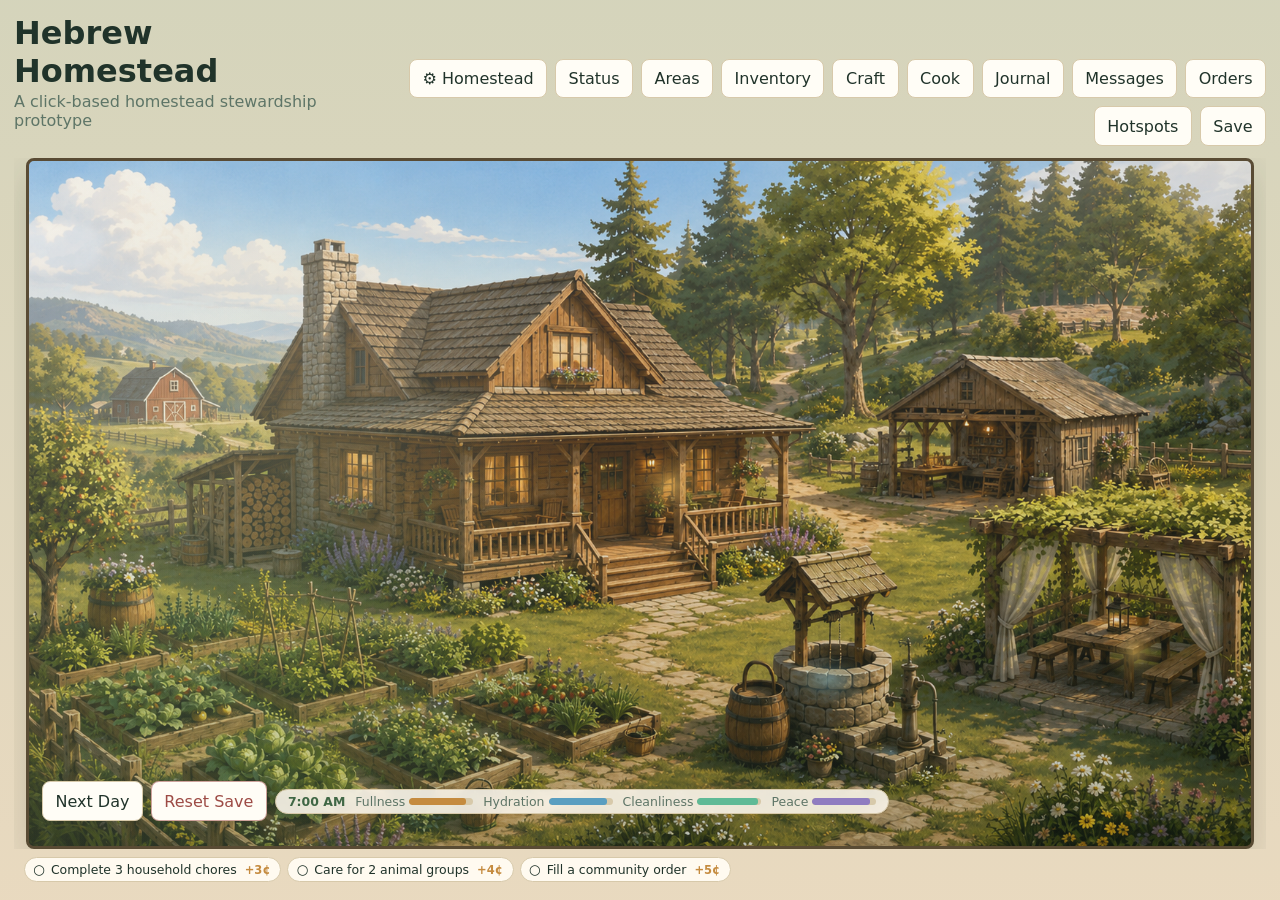
==== commit ced874e9: "Slow smoke animation and add time-of-day night overlay - Smoke puffs now complete in 25% of the 20s " ====
--- a/index.html
+++ b/index.html
@@ -39,6 +39,7 @@
           <div id="seasonLayer" class="season-layer" aria-hidden="true"></div>
           <div id="sceneDecorations" class="scene-decorations" aria-hidden="true"></div>
           <div id="hotspotLayer" class="hotspot-layer"></div>
+          <div id="nightOverlay" class="night-overlay" aria-hidden="true"></div>
           <div id="messageBar" class="message-bar" aria-live="polite"></div>
         </div>
         <div class="scene-actions">
--- a/style.css
+++ b/style.css
@@ -296,6 +296,17 @@
   100% { transform: translateY(108%) translateX(0); opacity: 0; }
 }
 /* ── End seasonal particles ─────────────────────────────────────────── */
+
+/* ── Night overlay ─────────────────────────────────────────────────── */
+.night-overlay {
+  position: absolute;
+  inset: 0;
+  pointer-events: none;
+  z-index: 4;
+  background: transparent;
+  transition: background 3s linear;
+}
+/* ── End night overlay ─────────────────────────────────────────────── */
 
 .scene-fallback {
   position: absolute;
@@ -2528,13 +2539,13 @@
     transform: translate(0, 0) scale(0.4);
     opacity: 0;
   }
-  8% { opacity: 0.26; }
-  42% {
-    transform: translate(-22px, -72px) scale(1.5);
+  4% { opacity: 0.20; }
+  25% {
+    transform: translate(-20px, -65px) scale(1.4);
     opacity: 0;
   }
   100% {
-    transform: translate(-22px, -72px) scale(1.5);
+    transform: translate(-20px, -65px) scale(1.4);
     opacity: 0;
   }
 }
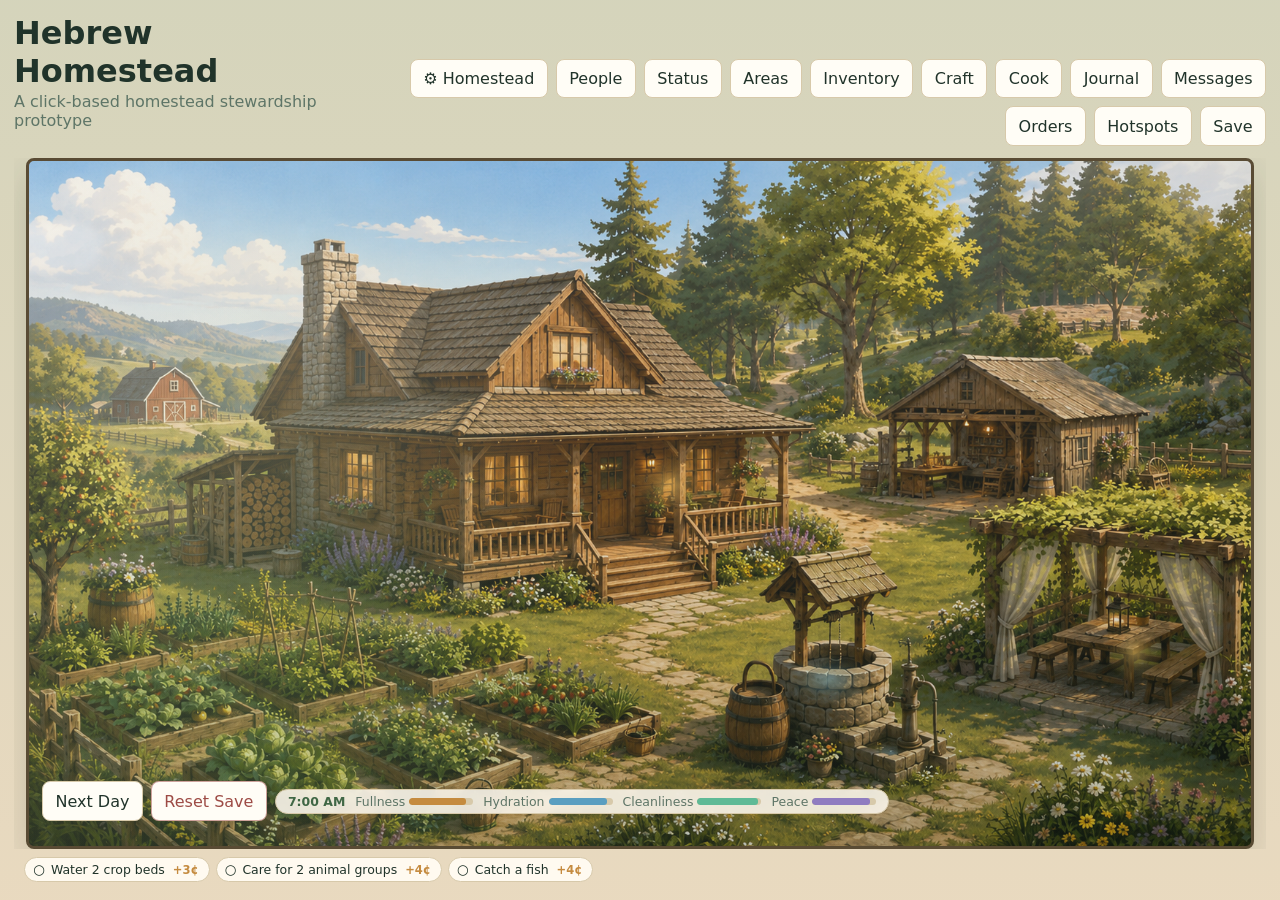
==== commit 5d25a1b7: "Add worker homes and illustrated people assets" ====
--- a/index.html
+++ b/index.html
@@ -16,6 +16,7 @@
       <button id="mobileMenuBtn" class="mobile-toggle" type="button" aria-expanded="false" aria-controls="topActions">Menu</button>
       <div id="topActions" class="top-actions">
         <button id="homesteadBtn" type="button">⚙ Homestead</button>
+        <button id="peopleBtn" type="button">People</button>
         <button id="statusBtn" type="button">Status</button>
         <button id="areasBtn" type="button">Areas</button>
         <button id="inventoryBtn" type="button">Inventory</button>
--- a/style.css
+++ b/style.css
@@ -304,7 +304,6 @@
   pointer-events: none;
   z-index: 4;
   background: transparent;
-  transition: background 3s linear;
 }
 /* ── End night overlay ─────────────────────────────────────────────── */
 
@@ -1298,8 +1297,7 @@
   );
   border-radius: 80% 5% 90% 15% / 60% 5% 80% 20%;
   transform-origin: right center;
-  animation: wingFlapLeft 0.42s ease-in-out infinite alternate;
-  animation-delay: var(--delay, 0s);
+  animation: wingFlapLeft 0.7s ease-in-out infinite alternate;
 }
 
 /* Right wing */
@@ -1318,8 +1316,7 @@
   );
   border-radius: 5% 80% 15% 90% / 5% 60% 20% 80%;
   transform-origin: left center;
-  animation: wingFlapRight 0.42s ease-in-out infinite alternate;
-  animation-delay: var(--delay, 0s);
+  animation: wingFlapRight 0.7s ease-in-out infinite alternate;
 }
 
 .bee {
@@ -2729,12 +2726,12 @@
 
 @keyframes wingFlapLeft {
   from { transform: rotate(-12deg) scaleX(1); }
-  to   { transform: rotate(55deg) scaleX(0.28); }
+  to   { transform: rotate(52deg) scaleX(0.32); }
 }
 
 @keyframes wingFlapRight {
   from { transform: rotate(12deg) scaleX(1); }
-  to   { transform: rotate(-55deg) scaleX(0.28); }
+  to   { transform: rotate(-52deg) scaleX(0.32); }
 }
 
 @keyframes beeDrift {
@@ -3809,3 +3806,169 @@
   font-weight: 700;
   font-size: 0.9rem;
 }
+
+.people-shell {
+  display: grid;
+  gap: 18px;
+}
+
+.people-section h3 {
+  margin-bottom: 6px;
+}
+
+.people-grid {
+  display: grid;
+  grid-template-columns: repeat(auto-fit, minmax(220px, 1fr));
+  gap: 12px;
+}
+
+.people-house-image {
+  display: block;
+  width: 100%;
+  max-height: 240px;
+  object-fit: cover;
+  object-position: center;
+  border: 1px solid var(--line);
+  border-radius: 8px;
+  margin: 8px 0 10px;
+  background: #d9caa8;
+}
+
+.people-home-panel {
+  display: grid;
+  grid-template-columns: repeat(auto-fit, minmax(130px, 1fr));
+  gap: 8px;
+  margin: 8px 0;
+}
+
+.people-home-stat {
+  display: grid;
+  gap: 2px;
+  padding: 10px;
+  border: 1px solid var(--line);
+  border-radius: 8px;
+  background: rgba(255, 253, 246, 0.82);
+}
+
+.people-home-stat span {
+  color: var(--muted);
+  font-size: 0.78rem;
+}
+
+.people-home-stat strong {
+  font-size: 1.05rem;
+}
+
+.people-home-actions {
+  display: flex;
+  flex-wrap: wrap;
+  gap: 8px;
+  margin-bottom: 8px;
+}
+
+.people-card {
+  display: grid;
+  gap: 10px;
+  align-content: start;
+  min-height: 0;
+  padding: 12px;
+  border: 1px solid var(--line);
+  border-radius: 8px;
+  background:
+    linear-gradient(180deg, rgba(255, 253, 246, 0.95), rgba(244, 238, 220, 0.88));
+}
+
+.people-card-locked {
+  opacity: 0.74;
+}
+
+.people-card-head {
+  display: flex;
+  align-items: center;
+  gap: 10px;
+}
+
+.people-card-head strong,
+.people-card-head small {
+  display: block;
+}
+
+.people-avatar {
+  display: inline-grid;
+  place-items: center;
+  width: 48px;
+  height: 48px;
+  flex: 0 0 48px;
+  border: 2px solid rgba(63, 103, 69, 0.35);
+  border-radius: 50%;
+  color: #20332a;
+  background:
+    linear-gradient(135deg, #f6d58d, #d7e5b5 52%, #9cc4c6);
+  font-weight: 800;
+  letter-spacing: 0;
+  overflow: hidden;
+  position: relative;
+}
+
+.people-avatar img {
+  width: 100%;
+  height: 100%;
+  object-fit: cover;
+  position: absolute;
+  inset: 0;
+}
+
+.people-avatar span {
+  position: relative;
+  z-index: 1;
+}
+
+.people-avatar img + span {
+  opacity: 0;
+}
+
+.family-avatar {
+  background:
+    linear-gradient(135deg, #e8c0a4, #f1e3a8 52%, #a5c99a);
+}
+
+.people-assignment {
+  margin: 0;
+  padding: 8px;
+  border-radius: 6px;
+  background: rgba(93, 138, 90, 0.1);
+}
+
+.people-job-grid {
+  display: grid;
+  grid-template-columns: repeat(2, minmax(0, 1fr));
+  gap: 6px;
+}
+
+.people-job {
+  min-height: 48px;
+  padding: 6px 8px;
+  text-align: left;
+}
+
+.people-job span,
+.people-job small {
+  display: block;
+}
+
+.people-job-active {
+  border-color: var(--leaf-dark);
+  background: #eef7e8;
+  box-shadow: inset 0 0 0 1px rgba(63, 103, 69, 0.24);
+}
+
+.people-log {
+  margin: 0;
+  padding-left: 18px;
+}
+
+@media (max-width: 520px) {
+  .people-job-grid {
+    grid-template-columns: 1fr;
+  }
+}
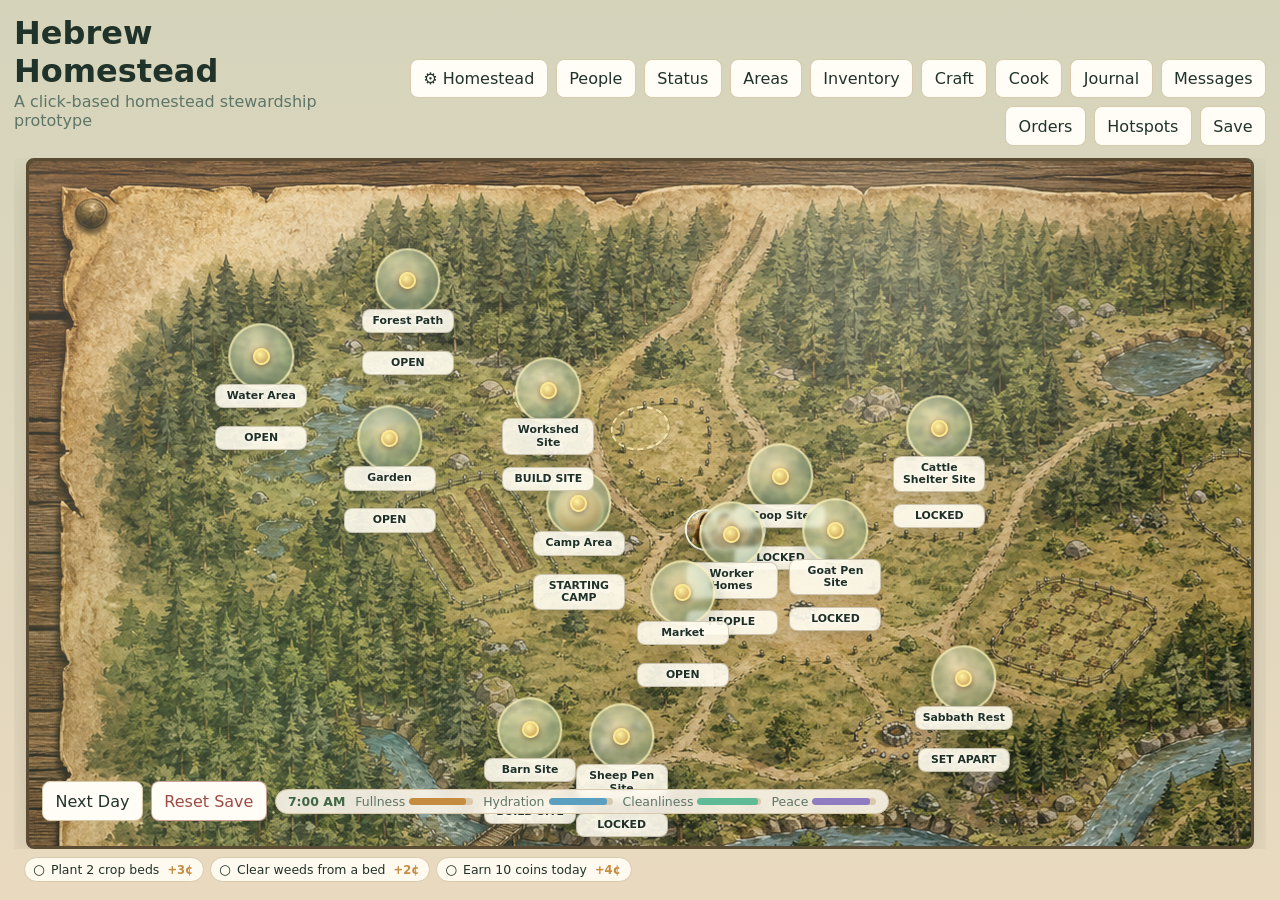
==== commit 7dfbc055: "Fix area panel sizing: fill board, stretch image, readable content Backdrop moved inside scene-stage" ====
--- a/index.html
+++ b/index.html
@@ -42,6 +42,15 @@
           <div id="hotspotLayer" class="hotspot-layer"></div>
           <div id="nightOverlay" class="night-overlay" aria-hidden="true"></div>
           <div id="messageBar" class="message-bar" aria-live="polite"></div>
+          <div id="modalBackdrop" class="modal-backdrop hidden">
+            <section class="modal-panel" role="dialog" aria-modal="true" aria-labelledby="modalTitle">
+              <div class="modal-header">
+                <h2 id="modalTitle">Modal</h2>
+                <button id="closeModalBtn" type="button">Close</button>
+              </div>
+              <div id="modalBody" class="modal-body"></div>
+            </section>
+          </div>
         </div>
         <div class="scene-actions">
           <button id="nextDayBtn" type="button">Next Day</button>
@@ -54,16 +63,6 @@
     </main>
   </div>
 
-  <div id="modalBackdrop" class="modal-backdrop hidden">
-    <section class="modal-panel" role="dialog" aria-modal="true" aria-labelledby="modalTitle">
-      <div class="modal-header">
-        <h2 id="modalTitle">Modal</h2>
-        <button id="closeModalBtn" type="button">Close</button>
-      </div>
-      <div id="modalBody" class="modal-body"></div>
-    </section>
-  </div>
-
   <div class="landscape-hint" id="landscapeHint" role="dialog" aria-label="Rotate device">
     <span class="hint-icon">📱</span>
     <p class="hint-title">Rotate to Landscape</p>
--- a/style.css
+++ b/style.css
@@ -474,6 +474,55 @@
   box-shadow: none;
 }
 
+.scene-stage[data-scene="overview"] .map-hotspot::before {
+  width: clamp(44px, 4.8vw, 74px);
+  height: clamp(44px, 4.8vw, 74px);
+  background: radial-gradient(circle at 42% 35%, rgba(255, 249, 209, 0.76), rgba(72, 128, 95, 0.42));
+  border: 2px solid rgba(255, 246, 190, 0.88);
+  box-shadow: 0 6px 18px rgba(32, 51, 42, 0.24);
+  opacity: 0.92;
+  transform: translate(-50%, -50%) scale(1);
+}
+
+.scene-stage[data-scene="overview"] .map-hotspot::after {
+  width: 13px;
+  height: 13px;
+  opacity: 1;
+  transform: scale(1);
+}
+
+.scene-stage[data-scene="overview"] .map-hotspot span:first-child {
+  inset: auto;
+  left: 50%;
+  top: calc(50% + 28px);
+  min-width: 92px;
+  max-width: 132px;
+  padding: 5px 7px;
+  color: #1f3026;
+  background: rgba(255, 252, 239, 0.9);
+  border: 1px solid rgba(89, 75, 52, 0.28);
+  border-radius: 8px;
+  box-shadow: 0 6px 15px rgba(32, 51, 42, 0.18);
+  font-size: 0.68rem;
+  line-height: 1.12;
+  opacity: 1;
+  transform: translateX(-50%);
+}
+
+.scene-stage[data-scene="overview"] .map-hotspot .requirement {
+  margin-top: 2px;
+  color: #667256;
+  font-size: 0.58rem;
+  text-transform: uppercase;
+  letter-spacing: 0;
+}
+
+.scene-stage[data-scene="overview"] .map-hotspot:hover span:first-child,
+.scene-stage[data-scene="overview"] .map-hotspot:focus-visible span:first-child {
+  background: rgba(255, 250, 224, 0.98);
+  border-color: rgba(63, 103, 69, 0.55);
+}
+
 .scene-actions {
   position: absolute;
   z-index: 5;
@@ -592,6 +641,91 @@
   inset: 0;
 }
 
+.scene-stage[data-scene="overview"] {
+  background:
+    radial-gradient(circle at 18% 16%, rgba(255, 246, 199, 0.36), transparent 28%),
+    linear-gradient(145deg, #9fc36f 0%, #6f9a62 45%, #557f62 100%);
+}
+
+.scene-stage[data-scene="overview"]::before {
+  background:
+    linear-gradient(150deg, rgba(255, 250, 218, 0.26), rgba(32, 51, 42, 0.12)),
+    radial-gradient(circle at 72% 16%, rgba(255, 251, 226, 0.24), transparent 30%);
+}
+
+.map-marker-layer {
+  position: absolute;
+  inset: 0;
+  z-index: 3;
+  pointer-events: none;
+}
+
+.map-marker {
+  position: absolute;
+  left: var(--x);
+  top: var(--y);
+  width: clamp(30px, 3.3vw, 48px);
+  height: clamp(30px, 3.3vw, 48px);
+  display: grid;
+  place-items: center;
+  overflow: hidden;
+  border: 2px solid rgba(255, 252, 238, 0.92);
+  border-radius: 50%;
+  color: #fff8de;
+  background: #5d8a5a;
+  box-shadow: 0 7px 16px rgba(25, 32, 24, 0.32);
+  transform: translate(-50%, -50%);
+  transition: left 520ms ease, top 520ms ease;
+  animation: map-marker-idle 3.6s ease-in-out var(--delay, 0s) infinite;
+}
+
+.map-marker img {
+  position: absolute;
+  inset: 0;
+  width: 100%;
+  height: 100%;
+  object-fit: cover;
+}
+
+.map-marker span {
+  position: relative;
+  z-index: 1;
+  font-size: 0.62rem;
+  font-weight: 800;
+  text-shadow: 0 1px 3px rgba(0, 0, 0, 0.55);
+}
+
+.player-marker {
+  z-index: 4;
+  width: clamp(34px, 3.8vw, 54px);
+  height: clamp(34px, 3.8vw, 54px);
+  background:
+    radial-gradient(circle at 38% 30%, #fff5b8, #c58b3f 58%, #624b29);
+  border-color: rgba(255, 247, 190, 0.98);
+}
+
+.worker-marker {
+  z-index: 3;
+}
+
+.map-site-outline {
+  position: absolute;
+  left: var(--x);
+  top: var(--y);
+  width: clamp(42px, 4.6vw, 72px);
+  height: clamp(30px, 3.4vw, 54px);
+  border: 2px dashed rgba(255, 244, 190, 0.75);
+  border-radius: 50%;
+  background: rgba(255, 246, 190, 0.08);
+  box-shadow: 0 0 0 1px rgba(72, 61, 42, 0.18), 0 4px 12px rgba(40, 35, 24, 0.14);
+  transform: translate(-50%, -50%) rotate(-8deg);
+}
+
+@keyframes map-marker-idle {
+  0%, 100% { margin-top: 0; }
+  50% { margin-top: -4px; }
+}
+
 .buff-emblems {
   position: absolute;
   top: 14px;
@@ -1782,7 +1916,7 @@
 }
 
 .modal-backdrop {
-  position: fixed;
+  position: absolute;
   z-index: 20;
   inset: 0;
   display: grid;
@@ -1802,6 +1936,303 @@
   flex-direction: column;
   overflow: hidden;
   position: relative;
+}
+
+.modal-panel.area-modal {
+  width: 100%;
+  height: 100%;
+  align-self: stretch;
+  justify-self: stretch;
+  background: rgba(255, 250, 240, 0.96);
+}
+
+.area-modal .modal-body {
+  flex: 1;
+  min-height: 0;
+  display: flex;
+  flex-direction: column;
+}
+
+.area-panel-shell {
+  display: grid;
+  grid-template-columns: minmax(240px, 1fr) minmax(240px, 600px);
+  gap: 16px;
+  align-items: stretch;
+  flex: 1;
+  min-height: 0;
+}
+
+.area-panel-image {
+  position: relative;
+  min-height: 220px;
+  margin: 0;
+  overflow: hidden;
+  border: 1px solid var(--line);
+  border-radius: 8px;
+  background: #d7c9aa;
+}
+
+.area-panel-image img {
+  position: absolute;
+  inset: 0;
+  width: 100%;
+  height: 100%;
+  display: block;
+  object-fit: cover;
+}
+
+.area-panel-image figcaption {
+  position: absolute;
+  left: 12px;
+  bottom: 12px;
+  border: 1px solid rgba(255, 252, 236, 0.4);
+  border-radius: 8px;
+  padding: 6px 9px;
+  color: #fffdf4;
+  background: rgba(32, 51, 42, 0.82);
+  font-weight: 700;
+}
+
+.area-panel-content {
+  display: flex;
+  flex-direction: column;
+  gap: 12px;
+  overflow-y: auto;
+  min-height: 0;
+}
+
+.area-kicker {
+  margin-bottom: -4px;
+  color: var(--leaf-dark);
+  font-size: 0.76rem;
+  font-weight: 800;
+  text-transform: uppercase;
+  letter-spacing: 0;
+}
+
+.area-stat-grid {
+  display: grid;
+  grid-template-columns: repeat(3, minmax(0, 1fr));
+  gap: 8px;
+}
+
+.area-stat {
+  min-width: 0;
+  border: 1px solid rgba(215, 201, 170, 0.9);
+  border-radius: 8px;
+  padding: 9px;
+  background: rgba(255, 253, 246, 0.82);
+}
+
+.area-stat span {
+  display: block;
+  color: var(--muted);
+  font-size: 0.76rem;
+}
+
+.area-stat strong {
+  display: block;
+  margin-top: 3px;
+  overflow-wrap: anywhere;
+}
+
+.overview-mini-grid {
+  display: grid;
+  grid-template-columns: repeat(auto-fit, minmax(118px, 1fr));
+  gap: 7px;
+}
+
+.overview-mini-grid button {
+  min-height: 38px;
+  padding: 7px 9px;
+  font-size: 0.82rem;
+}
+
+.area-panel-actions {
+  display: flex;
+  flex-wrap: wrap;
+  gap: 8px;
+  margin-top: auto;
+}
+
+.area-panel-actions button {
+  min-height: 42px;
+}
+
+.area-subpanel-back {
+  margin-bottom: 16px;
+  padding-bottom: 14px;
+  border-bottom: 1px solid var(--line);
+}
+
+.area-back-btn {
+  display: inline-flex;
+  align-items: center;
+  gap: 6px;
+  padding: 7px 14px;
+  border-radius: 8px;
+  font-weight: 700;
+  font-size: 0.9rem;
+  background: rgba(255, 253, 246, 0.9);
+  border: 1px solid var(--line);
+}
+
+.area-back-btn:hover {
+  background: rgba(240, 232, 212, 0.9);
+}
+
+.home-progress-strip {
+  display: grid;
+  grid-template-columns: repeat(4, minmax(0, 1fr));
+  gap: 6px;
+}
+
+.home-progress-strip span {
+  min-height: 34px;
+  border: 1px solid rgba(113, 89, 52, 0.22);
+  border-radius: 8px;
+  padding: 7px 8px;
+  background: rgba(255, 253, 246, 0.78);
+  color: var(--muted);
+  font-size: 0.78rem;
+  font-weight: 800;
+  text-align: center;
+}
+
+.home-progress-strip span.complete {
+  color: #fff8dc;
+  background: #54704d;
+}
+
+.home-progress-strip span.current {
+  color: #3c2f1b;
+  border-color: rgba(200, 168, 64, 0.9);
+  background: #f3d775;
+}
+
+.home-station-button {
+  display: grid;
+  grid-template-columns: 112px minmax(0, 1fr);
+  gap: 10px;
+  align-items: center;
+  width: 100%;
+  border: 1px solid rgba(113, 89, 52, 0.22);
+  border-radius: 8px;
+  padding: 8px;
+  color: #3c2f1b;
+  background: rgba(255, 253, 246, 0.92);
+  text-align: left;
+}
+
+.home-station-button img {
+  width: 112px;
+  aspect-ratio: 16 / 9;
+  border-radius: 6px;
+  object-fit: cover;
+}
+
+.home-station-button span {
+  display: grid;
+  gap: 3px;
+  min-width: 0;
+}
+
+.home-station-button small {
+  color: var(--muted);
+  line-height: 1.3;
+}
+
+.cooking-station-card {
+  display: grid;
+  grid-template-columns: minmax(260px, 0.9fr) minmax(240px, 1fr);
+  gap: 14px;
+  align-items: stretch;
+  margin-bottom: 16px;
+}
+
+.cooking-station-image {
+  position: relative;
+  min-height: 220px;
+  margin: 0;
+  overflow: hidden;
+  border: 1px solid var(--line);
+  border-radius: 8px;
+  background: #2e251b;
+}
+
+.cooking-station-image img {
+  display: block;
+  width: 100%;
+  height: 100%;
+  min-height: 220px;
+  object-fit: cover;
+}
+
+.cooking-station-image figcaption {
+  position: absolute;
+  left: 10px;
+  bottom: 10px;
+  border-radius: 8px;
+  padding: 6px 9px;
+  color: #fff8dc;
+  background: rgba(32, 28, 20, 0.78);
+  font-weight: 800;
+}
+
+.cooking-station-copy {
+  display: flex;
+  flex-direction: column;
+  gap: 10px;
+}
+
+.cooking-station-copy button {
+  align-self: flex-start;
+}
+
+.station-flame,
+.station-steam {
+  position: absolute;
+  pointer-events: none;
+  opacity: 0;
+}
+
+.cooking-station-image.is-lit .station-flame {
+  left: 40%;
+  top: 57%;
+  width: 13%;
+  height: 16%;
+  border-radius: 50%;
+  background: radial-gradient(circle, rgba(255, 211, 83, 0.72), rgba(224, 94, 32, 0.34) 42%, transparent 72%);
+  filter: blur(2px);
+  animation: stationFlame 1.1s ease-in-out infinite alternate;
+  opacity: 1;
+}
+
+.cooking-station-image[data-station="stove"].is-lit .station-flame {
+  left: 50%;
+  top: 61%;
+  width: 10%;
+  height: 12%;
+}
+
+.cooking-station-image.is-lit .station-steam {
+  width: 30px;
+  height: 46px;
+  border-radius: 50%;
+  background: radial-gradient(circle, rgba(255, 255, 255, 0.5), transparent 68%);
+  filter: blur(2px);
+  animation: stationSteam 2.4s ease-out infinite;
+}
+
+.station-steam-one {
+  left: 47%;
+  top: 33%;
+}
+
+.station-steam-two {
+  left: 55%;
+  top: 31%;
+  animation-delay: 0.65s;
 }
 
 /* ── Homestead Maintenance parchment panel ────────────────────────────────── */
@@ -2204,6 +2635,23 @@
 
   .modal-body {
     padding: 10px;
+  }
+
+  .area-panel-shell {
+    grid-template-columns: 1fr;
+  }
+
+  .area-panel-image,
+  .area-panel-image img {
+    min-height: 220px;
+  }
+
+  .cooking-station-card {
+    grid-template-columns: 1fr;
+  }
+
+  .home-progress-strip {
+    grid-template-columns: repeat(2, minmax(0, 1fr));
   }
 
   .modal-panel.hm-modal {
@@ -2482,6 +2930,21 @@
   .top-actions {
     grid-template-columns: repeat(2, minmax(0, 1fr));
   }
+
+  .scene-stage[data-scene="overview"] .map-hotspot span:first-child {
+    min-width: 76px;
+    max-width: 98px;
+    padding: 4px 5px;
+    font-size: 0.58rem;
+  }
+
+  .scene-stage[data-scene="overview"] .map-hotspot .requirement {
+    font-size: 0.5rem;
+  }
+
+  .area-stat-grid {
+    grid-template-columns: 1fr;
+  }
 }
 
 /* Portrait orientation overlay */
@@ -2658,6 +3121,31 @@
   }
 }
 
+@keyframes stationFlame {
+  0% {
+    transform: translateY(2px) scale(0.92);
+    opacity: 0.78;
+  }
+  100% {
+    transform: translateY(-3px) scale(1.12);
+    opacity: 1;
+  }
+}
+
+@keyframes stationSteam {
+  0% {
+    transform: translateY(18px) scale(0.6);
+    opacity: 0;
+  }
+  30% {
+    opacity: 0.62;
+  }
+  100% {
+    transform: translate(-10px, -70px) scale(1.4);
+    opacity: 0;
+  }
+}
+
 @keyframes waterBubble {
   0% {
     transform: translateY(18px) scale(0.45);
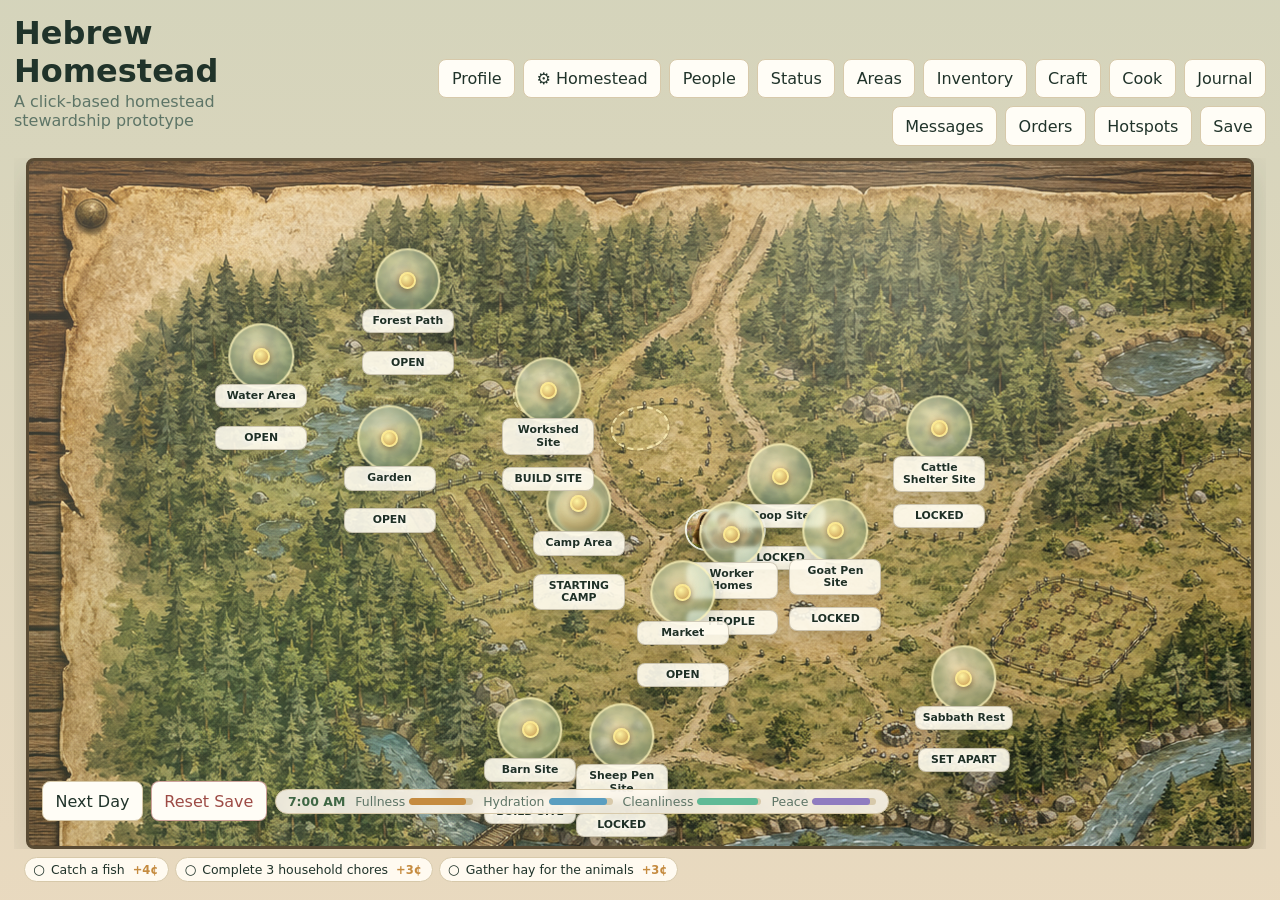
==== commit 5640e9e6: "Panel polish: image buttons, inline feedback, camp actions, player profile - Remove stray "Open Buil" ====
--- a/index.html
+++ b/index.html
@@ -15,6 +15,7 @@
       </div>
       <button id="mobileMenuBtn" class="mobile-toggle" type="button" aria-expanded="false" aria-controls="topActions">Menu</button>
       <div id="topActions" class="top-actions">
+        <button id="profileBtn" type="button">Profile</button>
         <button id="homesteadBtn" type="button">⚙ Homestead</button>
         <button id="peopleBtn" type="button">People</button>
         <button id="statusBtn" type="button">Status</button>
--- a/style.css
+++ b/style.css
@@ -593,7 +593,7 @@
 
 .message-bar {
   position: absolute;
-  z-index: 5;
+  z-index: 25;
   left: 28px;
   right: 28px;
   bottom: 86px;
@@ -1993,6 +1993,15 @@
   font-weight: 700;
 }
 
+.area-panel-image.action-pulse {
+  animation: areaPanelPulse 0.45s ease-out;
+}
+
+@keyframes areaPanelPulse {
+  0%   { filter: brightness(1.22) saturate(1.3); }
+  100% { filter: brightness(1) saturate(1); }
+}
+
 .area-panel-content {
   display: flex;
   flex-direction: column;
@@ -2046,6 +2055,69 @@
   min-height: 38px;
   padding: 7px 9px;
   font-size: 0.82rem;
+}
+
+.btn-tap {
+  animation: btnTap 0.28s ease-out forwards;
+}
+
+@keyframes btnTap {
+  0%   { filter: brightness(1); }
+  35%  { filter: brightness(0.82); }
+  100% { filter: brightness(1); }
+}
+
+.harvest-btn-grid {
+  display: grid;
+  grid-template-columns: repeat(auto-fit, minmax(88px, 1fr));
+  gap: 8px;
+}
+
+.harvest-btn {
+  display: flex;
+  flex-direction: column;
+  align-items: stretch;
+  padding: 0;
+  border-radius: 8px;
+  border: 1px solid var(--line);
+  background: rgba(255, 253, 246, 0.9);
+  cursor: pointer;
+  overflow: hidden;
+  transition: filter 0.15s, transform 0.1s;
+  min-height: 0;
+}
+
+.harvest-btn:hover:not([disabled]) {
+  filter: brightness(0.96);
+  transform: translateY(-1px);
+}
+
+.harvest-btn:active:not([disabled]) {
+  transform: translateY(0);
+  filter: brightness(0.9);
+}
+
+.harvest-btn img {
+  width: 100%;
+  aspect-ratio: 4 / 3;
+  object-fit: cover;
+  display: block;
+  pointer-events: none;
+}
+
+.harvest-btn span {
+  display: block;
+  padding: 6px 8px 7px;
+  font-size: 0.78rem;
+  font-weight: 700;
+  text-align: center;
+  color: var(--ink);
+  line-height: 1.2;
+}
+
+.harvest-btn[disabled] {
+  opacity: 0.45;
+  cursor: not-allowed;
 }
 
 .area-panel-actions {
@@ -2140,6 +2212,146 @@
 .home-station-button small {
   color: var(--muted);
   line-height: 1.3;
+}
+
+.profile-panel {
+  display: flex;
+  flex-direction: column;
+  gap: 18px;
+}
+
+.profile-hero {
+  display: flex;
+  gap: 18px;
+  align-items: flex-start;
+}
+
+.profile-emblem-large {
+  flex-shrink: 0;
+  width: 108px;
+  height: 108px;
+  border-radius: 50%;
+  border: 5px solid #c8a84b;
+  overflow: hidden;
+  background: rgba(215, 201, 170, 0.5);
+}
+
+.profile-emblem-large img {
+  width: 100%;
+  height: 100%;
+  object-fit: cover;
+  display: block;
+}
+
+.profile-hero-info {
+  flex: 1;
+  display: flex;
+  flex-direction: column;
+  gap: 10px;
+  min-width: 0;
+}
+
+.profile-name-label {
+  display: flex;
+  flex-direction: column;
+  gap: 4px;
+  font-size: 0.8rem;
+  font-weight: 700;
+  color: var(--muted);
+  text-transform: uppercase;
+  letter-spacing: 0.03em;
+}
+
+.profile-name-input {
+  font-size: 1.05rem;
+  font-weight: 800;
+  padding: 6px 10px;
+  border-radius: 7px;
+  border: 1px solid var(--line);
+  background: rgba(255, 253, 246, 0.9);
+  color: var(--ink);
+  width: 100%;
+  box-sizing: border-box;
+}
+
+.profile-emblem-grid {
+  display: grid;
+  grid-template-columns: repeat(auto-fit, minmax(72px, 1fr));
+  gap: 8px;
+}
+
+.profile-emblem-option {
+  display: flex;
+  flex-direction: column;
+  align-items: center;
+  gap: 5px;
+  padding: 6px 4px;
+  border-radius: 8px;
+  border: 2px solid transparent;
+  background: rgba(255, 253, 246, 0.8);
+  cursor: pointer;
+  transition: background 0.12s;
+}
+
+.profile-emblem-option:hover {
+  background: rgba(240, 232, 212, 0.9);
+}
+
+.profile-emblem-option.profile-emblem-selected {
+  border-color: var(--leaf-dark);
+  background: rgba(235, 225, 200, 0.95);
+}
+
+.profile-emblem-circle {
+  display: block;
+  width: 48px;
+  height: 48px;
+  border-radius: 50%;
+  border: 3px solid #c8a84b;
+  overflow: hidden;
+  background: rgba(215, 201, 170, 0.5);
+  flex-shrink: 0;
+}
+
+.profile-emblem-circle img {
+  width: 100%;
+  height: 100%;
+  object-fit: cover;
+  display: block;
+}
+
+.profile-emblem-option span:last-child {
+  font-size: 0.68rem;
+  font-weight: 700;
+  text-align: center;
+  color: var(--ink);
+}
+
+.profile-frame-row {
+  display: flex;
+  gap: 10px;
+  flex-wrap: wrap;
+  align-items: center;
+}
+
+.profile-frame-swatch {
+  width: 34px;
+  height: 34px;
+  border-radius: 50%;
+  border: 3px solid transparent;
+  cursor: pointer;
+  transition: transform 0.1s, border-color 0.1s;
+  outline: 2px solid rgba(0,0,0,0.12);
+  outline-offset: 1px;
+}
+
+.profile-frame-swatch:hover {
+  transform: scale(1.12);
+}
+
+.profile-frame-swatch.profile-frame-selected {
+  border-color: var(--ink);
+  transform: scale(1.18);
 }
 
 .cooking-station-card {
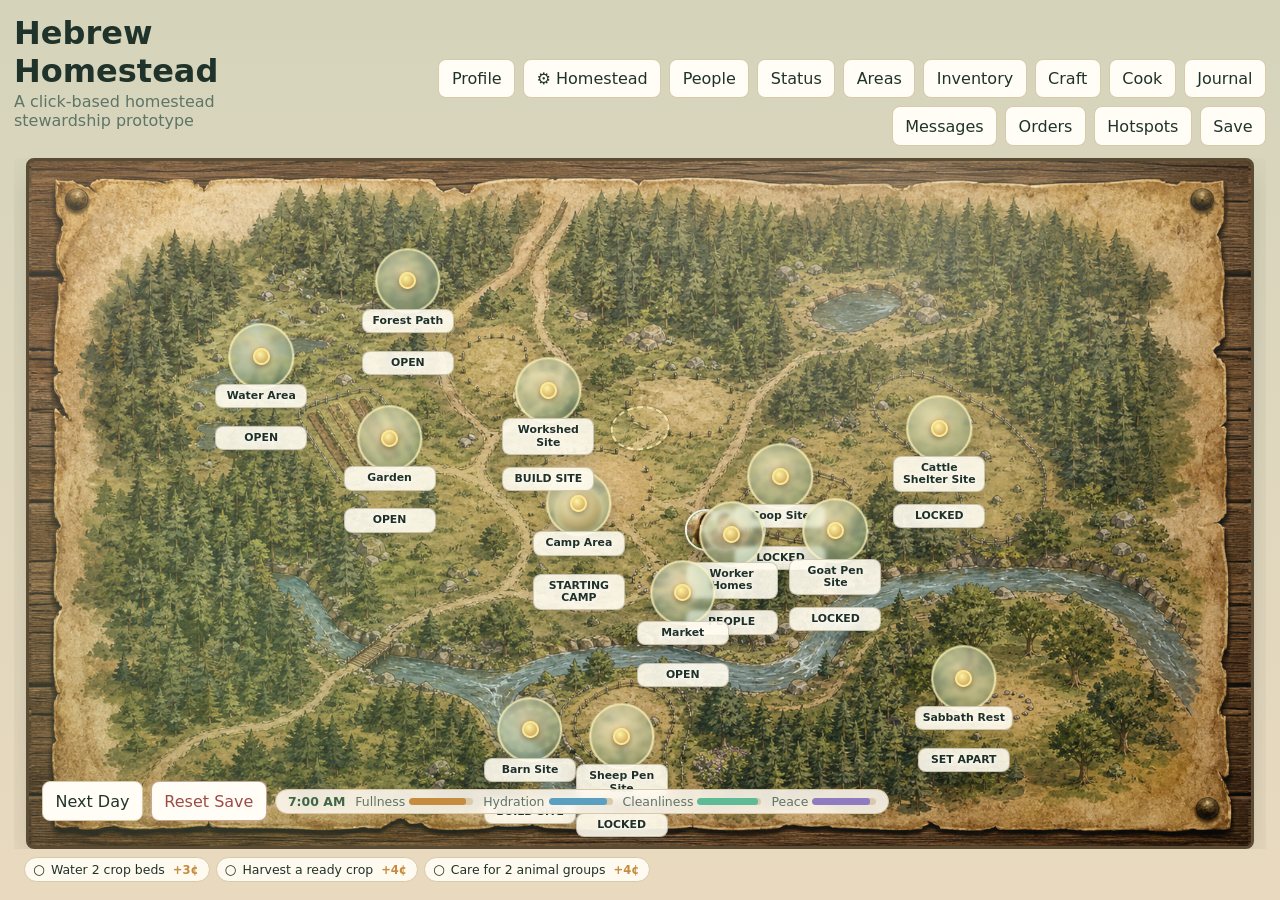
==== commit 7139bb84: "Sabbath slideshow, simpler prep, cache busting, Enter Rest on Sabbath day - Sabbath slideshow: 5 ani" ====
--- a/index.html
+++ b/index.html
@@ -4,7 +4,7 @@
   <meta charset="UTF-8">
   <meta name="viewport" content="width=device-width, initial-scale=1.0">
   <title>Hebrew Homestead</title>
-  <link rel="stylesheet" href="style.css">
+  <link rel="stylesheet" href="style.css?v=20250530">
 </head>
 <body>
   <div class="app-shell">
@@ -71,6 +71,6 @@
     <p class="hint-sub" style="margin-top:8px;opacity:0.55;">Tap anywhere to play in portrait anyway</p>
   </div>
 
-  <script src="game.js" defer></script>
+  <script src="game.js?v=20250530" defer></script>
 </body>
 </html>
--- a/style.css
+++ b/style.css
@@ -645,6 +645,8 @@
   background:
     radial-gradient(circle at 18% 16%, rgba(255, 246, 199, 0.36), transparent 28%),
     linear-gradient(145deg, #9fc36f 0%, #6f9a62 45%, #557f62 100%);
+  background-size: contain;
+  background-position: center;
 }
 
 .scene-stage[data-scene="overview"]::before {
@@ -726,6 +728,28 @@
   50% { margin-top: -4px; }
 }
 
+.map-marker.worker-wandering {
+  animation: worker-wander 22s ease-in-out var(--wander-offset, 0s) infinite;
+}
+
+@keyframes worker-wander {
+  0%    { margin-left:  0px;   margin-top:  0px;  }
+  8%    { margin-left:  0px;   margin-top: -3px;  }
+  14%   { margin-left: -20px;  margin-top:  0px;  }
+  22%   { margin-left: -20px;  margin-top: -3px;  }
+  28%   { margin-left: -16px;  margin-top:  9px;  }
+  36%   { margin-left: -16px;  margin-top:  6px;  }
+  42%   { margin-left:  16px;  margin-top: 11px;  }
+  50%   { margin-left:  16px;  margin-top:  8px;  }
+  57%   { margin-left:  22px;  margin-top: -2px;  }
+  64%   { margin-left:  22px;  margin-top: -5px;  }
+  72%   { margin-left:   8px;  margin-top:-13px;  }
+  80%   { margin-left:   8px;  margin-top:-10px;  }
+  87%   { margin-left: -14px;  margin-top: -7px;  }
+  94%   { margin-left:  -6px;  margin-top:  0px;  }
+  100%  { margin-left:  0px;   margin-top:  0px;  }
+}
+
 .buff-emblems {
   position: absolute;
   top: 14px;
@@ -1820,6 +1844,306 @@
   animation-delay: var(--delay, 0s);
 }
 
+/* ── Sabbath Slideshow ───────────────────────────────────────── */
+
+.sabbath-slideshow {
+  position: fixed;
+  inset: 0;
+  z-index: 60;
+  display: flex;
+  align-items: center;
+  justify-content: center;
+  background: radial-gradient(ellipse at 50% 30%, #1a2f3a 0%, #0d1a22 60%, #060e14 100%);
+  animation: sabbath-slide-in 0.5s ease-out both;
+}
+
+.sabbath-slideshow.sabbath-slideshow-out {
+  animation: sabbath-slide-out 0.45s ease-in forwards;
+}
+
+@keyframes sabbath-slide-in {
+  from { opacity: 0; }
+  to   { opacity: 1; }
+}
+
+@keyframes sabbath-slide-out {
+  from { opacity: 1; }
+  to   { opacity: 0; }
+}
+
+.sabbath-slide {
+  display: flex;
+  flex-direction: column;
+  width: min(680px, 96vw);
+  max-height: 96svh;
+  overflow: hidden;
+  border: 1px solid rgba(255, 230, 120, 0.18);
+  border-radius: 16px;
+  background: rgba(12, 22, 32, 0.88);
+  box-shadow: 0 0 60px rgba(255, 200, 80, 0.08), 0 24px 64px rgba(0, 0, 0, 0.6);
+  animation: sabbath-card-rise 0.55s cubic-bezier(0.22, 0.85, 0.44, 1) both;
+}
+
+@keyframes sabbath-card-rise {
+  from { opacity: 0; transform: translateY(28px) scale(0.97); }
+  to   { opacity: 1; transform: translateY(0) scale(1); }
+}
+
+.sabbath-slide-effect {
+  position: relative;
+  height: 180px;
+  overflow: hidden;
+  border-radius: 16px 16px 0 0;
+  background: linear-gradient(180deg, #0c1e2c 0%, #112233 100%);
+  flex-shrink: 0;
+}
+
+/* Sabbath effect elements inherit existing .sabbath-glow, .sabbath-ray, .sabbath-petal */
+.sabbath-slide-effect .sabbath-glow {
+  animation-duration: 4s;
+}
+
+.sabbath-slide-effect .sabbath-ray {
+  height: 100%;
+  animation-duration: 3.5s;
+}
+
+/* Scroll effect */
+.slide-scroll {
+  position: absolute;
+  left: 50%;
+  top: 50%;
+  width: 100px;
+  height: 70px;
+  transform: translate(-50%, -50%);
+  border: 2px solid rgba(255, 230, 150, 0.55);
+  border-radius: 6px;
+  background: rgba(255, 248, 220, 0.06);
+  animation: slide-scroll-unfurl 2.5s ease-out forwards;
+}
+
+.slide-scroll-glow {
+  position: absolute;
+  left: 50%;
+  top: 50%;
+  width: 180px;
+  height: 120px;
+  transform: translate(-50%, -50%);
+  border-radius: 50%;
+  background: radial-gradient(ellipse, rgba(255, 240, 170, 0.28), transparent 70%);
+  filter: blur(8px);
+  animation: collectGlow 3s ease-out forwards;
+}
+
+@keyframes slide-scroll-unfurl {
+  0%   { width: 20px; opacity: 0; }
+  30%  { opacity: 1; }
+  100% { width: 100px; opacity: 0.9; }
+}
+
+/* Candle effect */
+.slide-candle {
+  position: absolute;
+  left: var(--cx, 50%);
+  bottom: 16px;
+  transform: translateX(-50%);
+  width: 8px;
+  height: 50px;
+  background: linear-gradient(to top, #c8a055, #f5d88a);
+  border-radius: 2px;
+  animation: slide-in var(--delay, 0s) linear both;
+}
+
+.slide-candle::before {
+  content: "";
+  position: absolute;
+  top: -14px;
+  left: 50%;
+  transform: translateX(-50%);
+  width: 10px;
+  height: 18px;
+  border-radius: 50% 50% 30% 30%;
+  background: radial-gradient(ellipse at 40% 30%, #fff7cc, #ffcc44 50%, #ff8c00);
+  animation: slide-candle-flicker 1.8s ease-in-out var(--delay, 0s) infinite;
+  filter: blur(1px);
+  box-shadow: 0 0 10px rgba(255, 180, 40, 0.8), 0 0 24px rgba(255, 140, 0, 0.4);
+}
+
+@keyframes slide-candle-flicker {
+  0%, 100% { transform: translateX(-50%) scaleX(1)   scaleY(1);   opacity: 1; }
+  25%       { transform: translateX(-52%) scaleX(0.88) scaleY(1.06); opacity: 0.92; }
+  50%       { transform: translateX(-48%) scaleX(1.1)  scaleY(0.95); opacity: 0.97; }
+  75%       { transform: translateX(-51%) scaleX(0.94) scaleY(1.04); opacity: 0.89; }
+}
+
+/* Evening / stars effect */
+.slide-evening-sky {
+  position: absolute;
+  inset: 0;
+  background: linear-gradient(180deg, #0a0f1e 0%, #1a2a4a 60%, #2d4a6a 100%);
+  opacity: 0;
+  animation: slide-sky-fade 1.5s ease-out 0.2s forwards;
+}
+
+@keyframes slide-sky-fade {
+  to { opacity: 1; }
+}
+
+.slide-star {
+  position: absolute;
+  left: var(--sx, 50%);
+  top: var(--sy, 20%);
+  width: 3px;
+  height: 3px;
+  border-radius: 50%;
+  background: #fff8e0;
+  box-shadow: 0 0 4px rgba(255, 240, 180, 0.9);
+  opacity: 0;
+  animation: slide-star-appear 0.6s ease-out var(--delay, 0s) forwards,
+             slide-star-twinkle 2.4s ease-in-out calc(var(--delay, 0s) + 0.6s) infinite;
+}
+
+@keyframes slide-star-appear {
+  to { opacity: 1; }
+}
+
+@keyframes slide-star-twinkle {
+  0%, 100% { opacity: 1;    transform: scale(1);   }
+  50%       { opacity: 0.4; transform: scale(0.7); }
+}
+
+.slide-moon {
+  position: absolute;
+  right: 14%;
+  top: 18%;
+  width: 44px;
+  height: 44px;
+  border-radius: 50%;
+  background: radial-gradient(circle at 38% 38%, #fff8d0, #e8c96a 55%, #b89440);
+  box-shadow: 0 0 18px rgba(255, 230, 130, 0.5), 0 0 40px rgba(200, 160, 60, 0.2);
+  opacity: 0;
+  animation: slide-moon-rise 1.8s ease-out 0.4s forwards;
+}
+
+@keyframes slide-moon-rise {
+  from { opacity: 0; transform: translateY(20px); }
+  to   { opacity: 1; transform: translateY(0); }
+}
+
+/* ── Slide body ──────────────────────────── */
+
+.sabbath-slide-body {
+  padding: 24px 28px 16px;
+  flex: 1;
+  display: flex;
+  flex-direction: column;
+  gap: 10px;
+}
+
+.sabbath-slide-title {
+  margin: 0;
+  font-size: 1.1rem;
+  font-weight: 800;
+  letter-spacing: 0.04em;
+  color: rgba(255, 230, 130, 0.95);
+  text-transform: uppercase;
+}
+
+.sabbath-slide-sub {
+  margin: 0;
+  font-size: 0.85rem;
+  color: rgba(200, 220, 200, 0.7);
+  font-style: italic;
+}
+
+.sabbath-slide-passage {
+  margin: 8px 0 0;
+  padding: 14px 18px;
+  border-left: 3px solid rgba(255, 220, 100, 0.45);
+  background: rgba(255, 240, 180, 0.05);
+  border-radius: 0 8px 8px 0;
+  font-size: 1rem;
+  line-height: 1.65;
+  color: rgba(240, 235, 215, 0.93);
+  font-style: italic;
+  /* reset browser blockquote margin */
+  quotes: none;
+}
+
+.sabbath-slide-ref {
+  font-size: 0.78rem;
+  color: rgba(200, 210, 190, 0.65);
+  letter-spacing: 0.03em;
+  font-style: normal;
+}
+
+/* ── Slide footer ────────────────────────── */
+
+.sabbath-slide-footer {
+  display: flex;
+  align-items: center;
+  justify-content: space-between;
+  padding: 14px 28px 20px;
+  border-top: 1px solid rgba(255, 220, 100, 0.1);
+}
+
+.sabbath-dots {
+  display: flex;
+  gap: 7px;
+  align-items: center;
+}
+
+.sabbath-dot {
+  width: 7px;
+  height: 7px;
+  border-radius: 50%;
+  background: rgba(255, 220, 100, 0.25);
+  transition: background 300ms, transform 300ms;
+}
+
+.sabbath-dot-active {
+  background: rgba(255, 220, 100, 0.9);
+  transform: scale(1.3);
+}
+
+.sabbath-slide-btn {
+  padding: 10px 22px;
+  font-size: 0.88rem;
+  font-weight: 700;
+  color: #1a2a18;
+  background: linear-gradient(135deg, #f5d87a, #d4a83a);
+  border: none;
+  border-radius: 999px;
+  cursor: pointer;
+  box-shadow: 0 4px 14px rgba(200, 155, 40, 0.35);
+  transition: transform 100ms, box-shadow 100ms;
+}
+
+.sabbath-slide-btn:hover {
+  transform: translateY(-1px);
+  box-shadow: 0 6px 18px rgba(200, 155, 40, 0.5);
+}
+
+.sabbath-slide-btn:active {
+  transform: translateY(1px);
+  box-shadow: 0 2px 8px rgba(200, 155, 40, 0.3);
+}
+
+@media (max-width: 520px) {
+  .sabbath-slide-body {
+    padding: 18px 18px 12px;
+  }
+  .sabbath-slide-footer {
+    padding: 12px 18px 16px;
+  }
+  .sabbath-slide-effect {
+    height: 140px;
+  }
+  .sabbath-slide-passage {
+    font-size: 0.9rem;
+  }
+}
+
 .status-grid {
   display: grid;
   grid-template-columns: repeat(auto-fit, minmax(150px, 1fr));
@@ -3060,6 +3384,11 @@
     background-color: #263b31;
   }
 
+  /* Ensure overview map has a useful minimum height on small/touch screens */
+  .scene-stage[data-scene="overview"] {
+    min-height: clamp(200px, 54vw, 380px);
+  }
+
   .scene-actions {
     left: 10px;
     right: 10px;
@@ -3138,20 +3467,34 @@
   }
 }
 
+/* On touch devices, hide all overview labels by default — only show on tap */
+@media (hover: none) and (pointer: coarse) {
+  .scene-stage[data-scene="overview"] .map-hotspot span:first-child {
+    opacity: 0;
+    transition: opacity 120ms ease;
+  }
+
+  .scene-stage[data-scene="overview"] .map-hotspot:active span:first-child,
+  .scene-stage[data-scene="overview"] .map-hotspot:focus span:first-child {
+    opacity: 1;
+  }
+
+  /* Always show the circle ring on touch so areas are still visible */
+  .scene-stage[data-scene="overview"] .map-hotspot::before {
+    opacity: 0.9;
+    transform: translate(-50%, -50%) scale(1);
+  }
+
+  /* Larger golden dot for easier tapping */
+  .scene-stage[data-scene="overview"] .map-hotspot::after {
+    width: 16px;
+    height: 16px;
+  }
+}
+
 @media (max-width: 520px) {
   .top-actions {
     grid-template-columns: repeat(2, minmax(0, 1fr));
-  }
-
-  .scene-stage[data-scene="overview"] .map-hotspot span:first-child {
-    min-width: 76px;
-    max-width: 98px;
-    padding: 4px 5px;
-    font-size: 0.58rem;
-  }
-
-  .scene-stage[data-scene="overview"] .map-hotspot .requirement {
-    font-size: 0.5rem;
   }
 
   .area-stat-grid {
@@ -4310,11 +4653,92 @@
 .hm-animal-btns { display: flex; flex-wrap: wrap; gap: 5px; margin-top: 6px; }
 .hm-animal-btns button { font-size: 0.79rem; padding: 4px 10px; }
 
-/* Garden grid – compact 5-across cards */
+.garden-action-panel {
+  display: grid;
+  gap: 10px;
+  margin: 14px 0;
+  padding: 12px;
+  border: 1px solid rgba(94, 126, 83, 0.28);
+  border-radius: 8px;
+  background: rgba(245, 250, 238, 0.9);
+}
+
+.garden-toolbar,
+.garden-amount-row {
+  display: flex;
+  flex-wrap: wrap;
+  gap: 7px;
+}
+
+.garden-tool,
+.garden-seed,
+.garden-amount {
+  border: 1px solid var(--line);
+  border-radius: 8px;
+  background: #fffdf6;
+  color: var(--ink);
+  box-shadow: none;
+}
+
+.garden-tool {
+  min-height: 40px;
+  padding: 8px 12px;
+  font-weight: 700;
+}
+
+.garden-tool.active,
+.garden-seed.active,
+.garden-amount.active {
+  border-color: var(--leaf);
+  background: #e6f1db;
+  color: #244b2c;
+  box-shadow: inset 0 0 0 2px rgba(93, 138, 90, 0.32);
+}
+
+.garden-current-tool {
+  margin: 0;
+  color: var(--ink);
+  font-size: 0.88rem;
+}
+
+.garden-plant-setup {
+  display: grid;
+  gap: 9px;
+}
+
+.garden-seed-grid {
+  display: grid;
+  grid-template-columns: repeat(auto-fit, minmax(118px, 1fr));
+  gap: 7px;
+}
+
+.garden-seed {
+  display: grid;
+  gap: 2px;
+  min-height: 48px;
+  padding: 8px 10px;
+  text-align: left;
+}
+
+.garden-seed span {
+  font-weight: 700;
+}
+
+.garden-seed small {
+  color: var(--muted);
+}
+
+.garden-amount {
+  min-height: 36px;
+  padding: 7px 11px;
+  font-weight: 700;
+}
+
+/* Garden grid cards */
 .hm-garden-grid {
   display: grid;
   grid-template-columns: repeat(5, 1fr);
-  gap: 7px;
+  gap: 9px;
 }
 @media (max-width: 780px) {
   .hm-garden-grid { grid-template-columns: repeat(3, 1fr); }
@@ -4327,14 +4751,72 @@
   border: 1px solid var(--line);
   border-radius: 8px;
   background: #fffdf6;
-  padding: 8px 9px;
+  padding: 10px;
   display: grid;
-  gap: 3px;
+  gap: 6px;
+  min-height: 188px;
+  width: 100%;
+  color: var(--ink);
+  text-align: left;
+  cursor: pointer;
+  appearance: none;
+  box-shadow: 0 2px 7px rgba(55, 72, 48, 0.07);
+  transition: transform 120ms, box-shadow 120ms, border-color 120ms;
+}
+.hm-bed-card:hover {
+  transform: translateY(-1px);
+  box-shadow: 0 5px 14px rgba(55, 72, 48, 0.14);
+}
+.hm-bed-card:focus-visible,
+.garden-tool:focus-visible,
+.garden-seed:focus-visible,
+.garden-amount:focus-visible {
+  outline: 3px solid rgba(201, 148, 50, 0.4);
+  outline-offset: 2px;
 }
 .hm-bed-card.has-ready { border-color: var(--leaf); background: rgba(93,138,90,0.06); }
 .hm-bed-card.has-weeds { border-color: var(--danger); }
-.hm-bed-name  { font-weight: 700; font-size: 0.78rem; color: var(--ink); white-space: nowrap; overflow: hidden; text-overflow: ellipsis; }
-.hm-bed-crop  { font-size: 0.74rem; color: var(--muted); min-height: 1.1em; }
+.hm-bed-name  { font-weight: 700; font-size: 0.82rem; color: var(--ink); white-space: nowrap; overflow: hidden; text-overflow: ellipsis; }
+.hm-bed-crop  { font-size: 0.78rem; color: var(--muted); min-height: 1.1em; }
+.hm-bed-visual {
+  display: grid;
+  place-items: center;
+  min-height: 64px;
+  border: 1px solid rgba(114, 88, 47, 0.18);
+  border-radius: 8px;
+  background:
+    linear-gradient(90deg, rgba(91, 64, 38, 0.1) 1px, transparent 1px),
+    linear-gradient(0deg, rgba(91, 64, 38, 0.08) 1px, transparent 1px),
+    #d8b37a;
+  background-size: 18px 18px;
+}
+.hm-bed-visual img {
+  max-width: 48px;
+  max-height: 48px;
+  object-fit: contain;
+}
+.garden-card-visual.empty {
+  width: 36px;
+  height: 20px;
+  border-radius: 50%;
+  background: rgba(96, 63, 37, 0.2);
+  box-shadow:
+    -18px 8px 0 rgba(96, 63, 37, 0.13),
+    18px 8px 0 rgba(96, 63, 37, 0.13);
+}
+.hm-bed-meta {
+  display: grid;
+  grid-template-columns: repeat(2, minmax(0, 1fr));
+  gap: 3px 8px;
+  font-size: 0.68rem;
+  color: var(--muted);
+  line-height: 1.25;
+}
+.hm-bed-meta span:last-child {
+  grid-column: 1 / -1;
+  color: var(--ink);
+  font-weight: 700;
+}
 .hm-bed-btns  { display: flex; gap: 4px; margin-top: 3px; }
 .hm-bed-btns button { font-size: 0.7rem; padding: 3px 7px; flex: 1; }
 
@@ -4508,6 +4990,7 @@
 }
 
 .people-shell {
+  position: relative;
   display: grid;
   gap: 18px;
 }
@@ -4667,6 +5150,92 @@
   padding-left: 18px;
 }
 
+.people-roster {
+  display: flex;
+  flex-wrap: wrap;
+  gap: 8px;
+  margin-top: 10px;
+}
+
+.people-roster-entry {
+  display: flex;
+  align-items: center;
+  gap: 10px;
+  padding: 8px 12px 8px 8px;
+  border: 1px solid var(--line);
+  border-radius: 32px;
+  background: rgba(255, 253, 246, 0.88);
+  cursor: pointer;
+  text-align: left;
+  transition: background 120ms, box-shadow 120ms;
+}
+
+.people-roster-entry:hover {
+  background: rgba(238, 247, 232, 0.95);
+  box-shadow: 0 2px 8px rgba(63, 103, 69, 0.14);
+}
+
+.people-roster-locked {
+  opacity: 0.58;
+}
+
+.people-roster-label strong,
+.people-roster-label small {
+  display: block;
+  line-height: 1.3;
+}
+
+.people-roster-label strong {
+  font-size: 0.9rem;
+}
+
+.people-roster-label small {
+  font-size: 0.72rem;
+  color: var(--muted);
+}
+
+.worker-popup {
+  position: fixed;
+  inset: 0;
+  z-index: 30;
+  display: flex;
+  align-items: center;
+  justify-content: center;
+  padding: 16px;
+}
+
+.worker-popup.hidden {
+  display: none;
+}
+
+.worker-popup-backdrop {
+  position: absolute;
+  inset: 0;
+  background: rgba(30, 40, 28, 0.48);
+  cursor: pointer;
+}
+
+.worker-popup-card {
+  position: relative;
+  z-index: 1;
+  width: 100%;
+  max-width: 400px;
+  max-height: 80vh;
+  overflow-y: auto;
+  box-shadow: 0 12px 36px rgba(25, 35, 24, 0.36);
+}
+
+.worker-popup-close {
+  margin-left: auto;
+  width: 32px;
+  height: 32px;
+  padding: 0;
+  font-size: 1.2rem;
+  line-height: 1;
+  border-radius: 50%;
+  flex-shrink: 0;
+}
+
 @media (max-width: 520px) {
   .people-job-grid {
     grid-template-columns: 1fr;
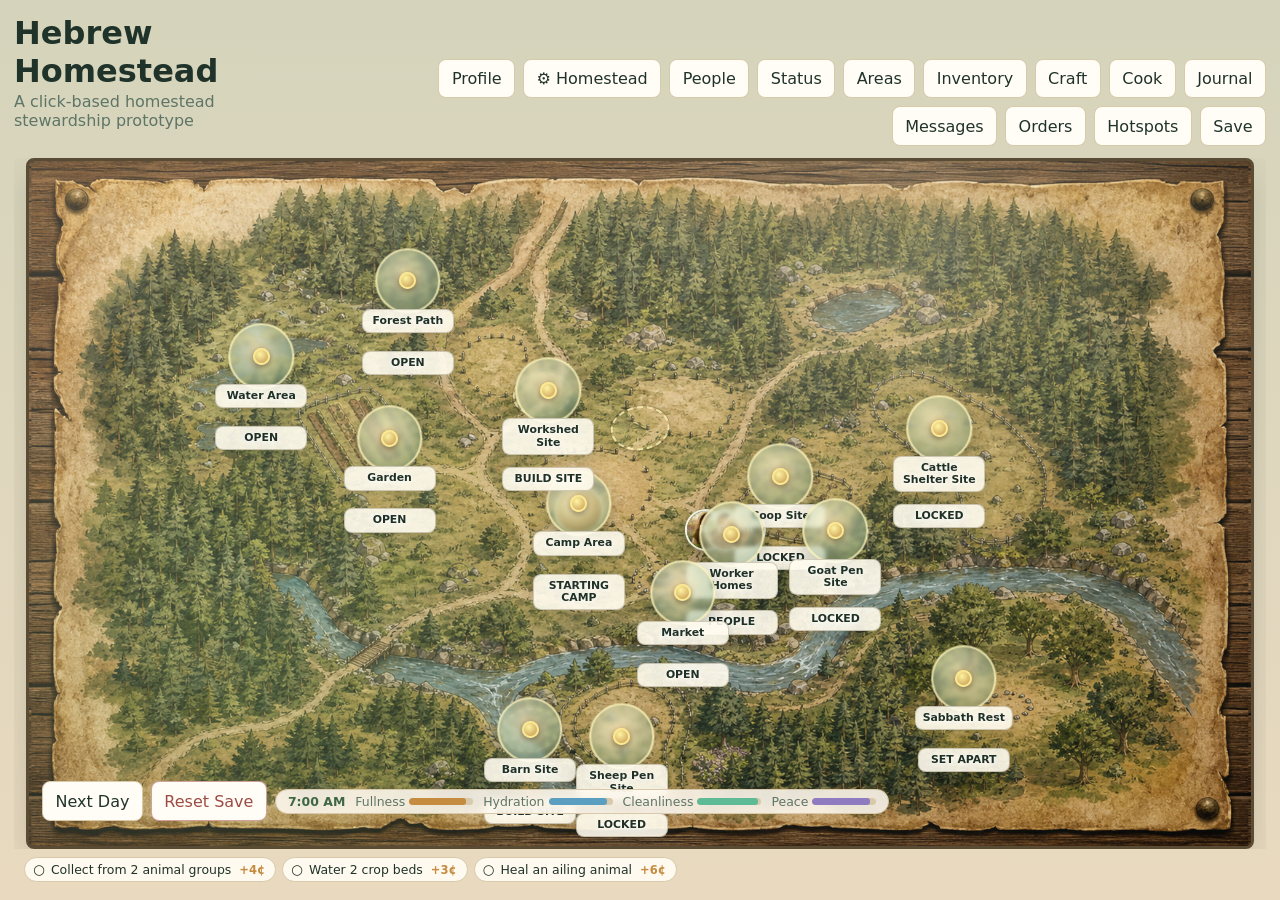
==== commit abafe9e8: "Fix Sabbath basket prep not checking off setAsideSabbathBasket now sets state.sabbathPrep.sabbathBas" ====
--- a/index.html
+++ b/index.html
@@ -4,7 +4,7 @@
   <meta charset="UTF-8">
   <meta name="viewport" content="width=device-width, initial-scale=1.0">
   <title>Hebrew Homestead</title>
-  <link rel="stylesheet" href="style.css?v=20250530">
+  <link rel="stylesheet" href="style.css?v=20250530b">
 </head>
 <body>
   <div class="app-shell">
@@ -71,6 +71,6 @@
     <p class="hint-sub" style="margin-top:8px;opacity:0.55;">Tap anywhere to play in portrait anyway</p>
   </div>
 
-  <script src="game.js?v=20250530" defer></script>
+  <script src="game.js?v=20250530b" defer></script>
 </body>
 </html>
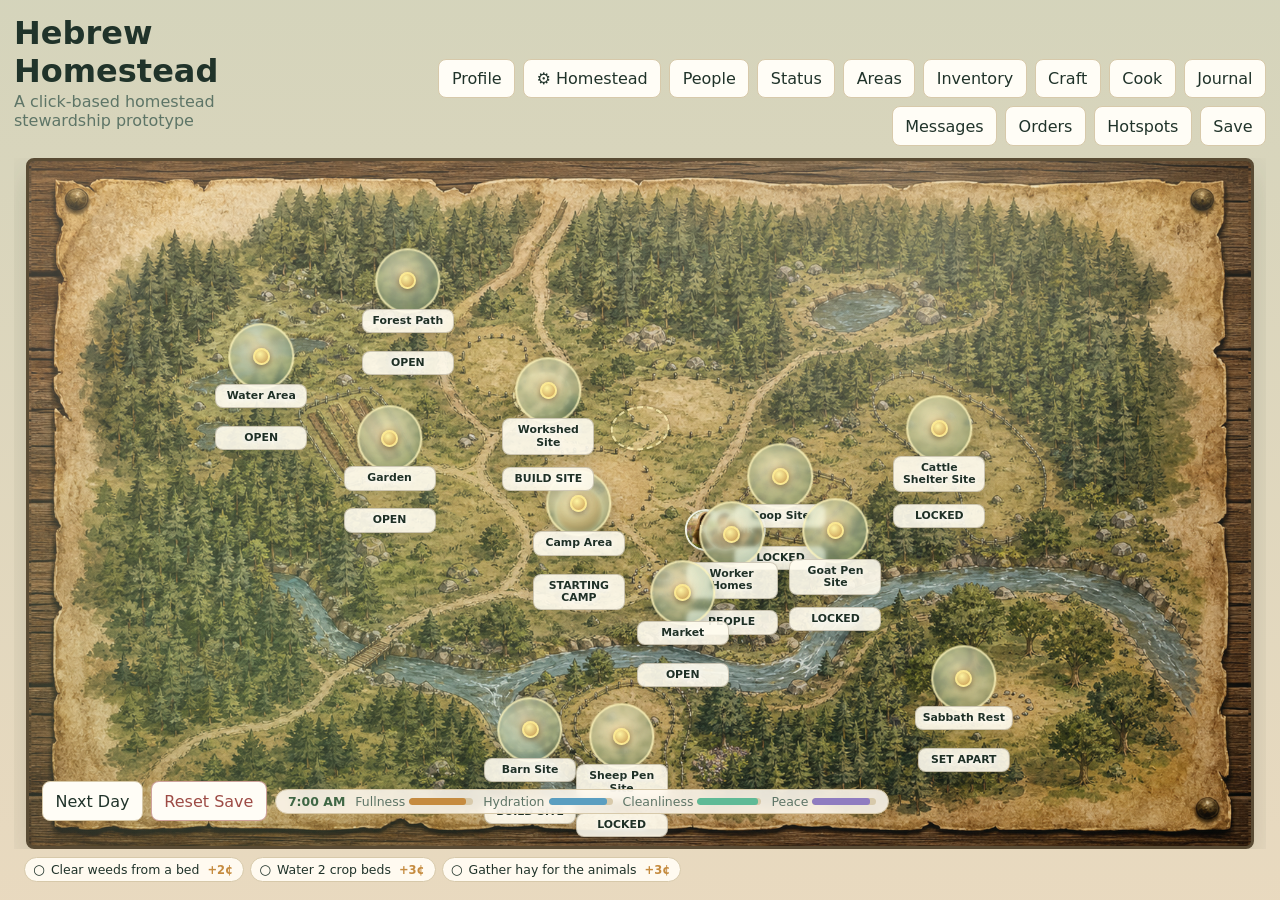
==== commit 943368e4: "Fix all animal panel + 4 other issues Animals panel (both barn care + homestead maintenance): - Feed" ====
--- a/index.html
+++ b/index.html
@@ -4,7 +4,7 @@
   <meta charset="UTF-8">
   <meta name="viewport" content="width=device-width, initial-scale=1.0">
   <title>Hebrew Homestead</title>
-  <link rel="stylesheet" href="style.css?v=20250530b">
+  <link rel="stylesheet" href="style.css?v=20250530d">
 </head>
 <body>
   <div class="app-shell">
@@ -71,6 +71,6 @@
     <p class="hint-sub" style="margin-top:8px;opacity:0.55;">Tap anywhere to play in portrait anyway</p>
   </div>
 
-  <script src="game.js?v=20250530b" defer></script>
+  <script src="game.js?v=20250530d" defer></script>
 </body>
 </html>
--- a/style.css
+++ b/style.css
@@ -4645,6 +4645,17 @@
 .hm-actions button { font-size: 0.81rem; padding: 5px 13px; }
 
 /* Animal card */
+.panel-effect-layer {
+  position: relative;
+  width: 100%;
+  height: 72px;
+  overflow: hidden;
+  pointer-events: none;
+  border-radius: 8px;
+  background: linear-gradient(180deg, rgba(62, 90, 50, 0.1), transparent);
+  margin-bottom: 10px;
+}
+
 .hm-animal-card { position: relative; }
 .hm-animal-icon { flex-shrink: 0; display: flex; align-items: center; }
 .hm-animal-hdr  { display: flex; gap: 10px; align-items: flex-start; }
